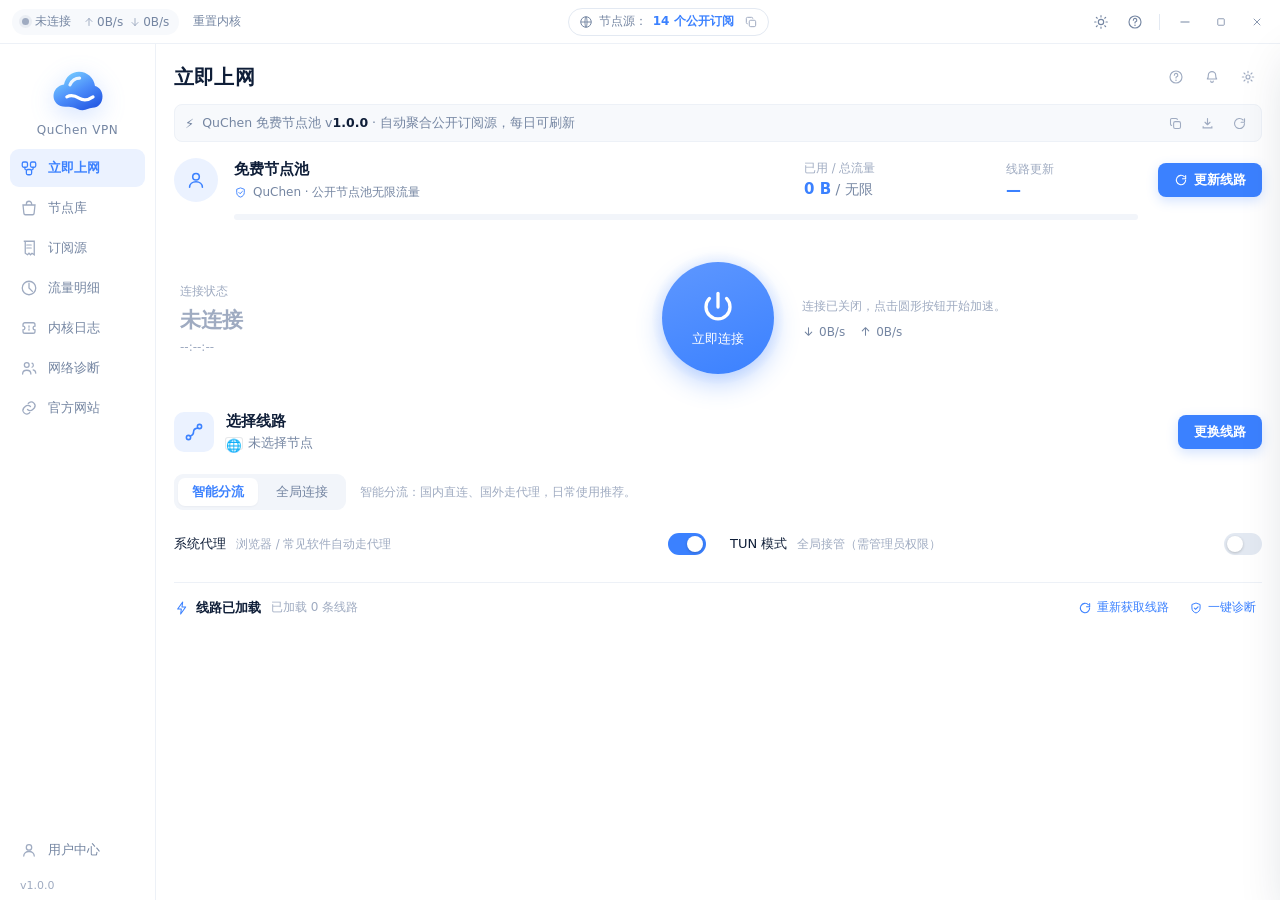
==== app/web/index.html @ dfb72c20 "QuChen VPN 1.0.0: mihomo 内核 + 免费节点池聚合 + 在线更新" ====
<!DOCTYPE html>
<html lang="zh-CN">
<head>
<meta charset="utf-8" />
<meta name="viewport" content="width=device-width, initial-scale=1" />
<title>QuChen VPN</title>
<link rel="stylesheet" href="app.css" />
</head>
<body>
<svg style="display:none" xmlns="http://www.w3.org/2000/svg">
  <symbol id="i-power" viewBox="0 0 24 24"><path d="M12 3v9" stroke="currentColor" stroke-width="2.2" stroke-linecap="round" fill="none"/><path d="M6.3 6.3a8 8 0 1 0 11.4 0" stroke="currentColor" stroke-width="2.2" stroke-linecap="round" fill="none"/></symbol>
  <symbol id="i-globe" viewBox="0 0 24 24"><circle cx="12" cy="12" r="9" stroke="currentColor" stroke-width="1.7" fill="none"/><path d="M3 12h18M12 3c2.5 2.6 2.5 15.4 0 18M12 3c-2.5 2.6-2.5 15.4 0 18" stroke="currentColor" stroke-width="1.6" fill="none"/></symbol>
  <symbol id="i-net" viewBox="0 0 24 24"><rect x="3" y="4" width="7" height="7" rx="2" stroke="currentColor" stroke-width="1.7" fill="none"/><rect x="14" y="4" width="7" height="7" rx="2" stroke="currentColor" stroke-width="1.7" fill="none"/><rect x="8.5" y="14" width="7" height="7" rx="2" stroke="currentColor" stroke-width="1.7" fill="none"/><path d="M6.5 11v1.5a2 2 0 0 0 2 2M17.5 11v1.5a2 2 0 0 1-2 2" stroke="currentColor" stroke-width="1.7" fill="none"/></symbol>
  <symbol id="i-bag" viewBox="0 0 24 24"><path d="M4 8h16l-1.2 11.2A2 2 0 0 1 16.8 21H7.2a2 2 0 0 1-2-1.8L4 8Z" stroke="currentColor" stroke-width="1.7" fill="none"/><path d="M8.5 8V6.5a3.5 3.5 0 1 1 7 0V8" stroke="currentColor" stroke-width="1.7" fill="none"/></symbol>
  <symbol id="i-receipt" viewBox="0 0 24 24"><path d="M5 3h14v18l-3-2-2 2-2-2-2 2-3-2V3Z" stroke="currentColor" stroke-width="1.7" fill="none"/><path d="M9 8h6M9 12h6" stroke="currentColor" stroke-width="1.6" stroke-linecap="round"/></symbol>
  <symbol id="i-chart" viewBox="0 0 24 24"><circle cx="12" cy="12" r="9" stroke="currentColor" stroke-width="1.7" fill="none"/><path d="M12 12V5.5M12 12l4.5 4.5" stroke="currentColor" stroke-width="1.7" stroke-linecap="round"/></symbol>
  <symbol id="i-ticket" viewBox="0 0 24 24"><path d="M4 7.5A2.5 2.5 0 0 1 6.5 5h11A2.5 2.5 0 0 1 20 7.5v2a2.5 2.5 0 0 0 0 5v2A2.5 2.5 0 0 1 17.5 19h-11A2.5 2.5 0 0 1 4 16.5v-2a2.5 2.5 0 0 0 0-5v-2Z" stroke="currentColor" stroke-width="1.7" fill="none"/><path d="M12 9v6" stroke="currentColor" stroke-width="1.6" stroke-linecap="round" stroke-dasharray="2 2"/></symbol>
  <symbol id="i-users" viewBox="0 0 24 24"><circle cx="9" cy="8" r="3.2" stroke="currentColor" stroke-width="1.7" fill="none"/><path d="M3.5 20c0-3 2.5-5 5.5-5s5.5 2 5.5 5" stroke="currentColor" stroke-width="1.7" fill="none" stroke-linecap="round"/><path d="M16 5.5a3 3 0 0 1 0 5.5M17.5 14.6c2 .5 3.5 2.3 3.5 4.4" stroke="currentColor" stroke-width="1.6" fill="none" stroke-linecap="round"/></symbol>
  <symbol id="i-link" viewBox="0 0 24 24"><path d="M10 14a5 5 0 0 0 7 0l2-2a5 5 0 0 0-7-7l-1 1" stroke="currentColor" stroke-width="1.7" fill="none" stroke-linecap="round"/><path d="M14 10a5 5 0 0 0-7 0l-2 2a5 5 0 0 0 7 7l1-1" stroke="currentColor" stroke-width="1.7" fill="none" stroke-linecap="round"/></symbol>
  <symbol id="i-user" viewBox="0 0 24 24"><circle cx="12" cy="8.5" r="3.6" stroke="currentColor" stroke-width="1.7" fill="none"/><path d="M5 20c0-3.6 3.1-6 7-6s7 2.4 7 6" stroke="currentColor" stroke-width="1.7" fill="none" stroke-linecap="round"/></symbol>
  <symbol id="i-refresh" viewBox="0 0 24 24"><path d="M20 12a8 8 0 1 1-2.3-5.6M20 4.5V10h-5.4" stroke="currentColor" stroke-width="1.8" fill="none" stroke-linecap="round" stroke-linejoin="round"/></symbol>
  <symbol id="i-copy" viewBox="0 0 24 24"><rect x="9" y="9" width="11" height="11" rx="2.5" stroke="currentColor" stroke-width="1.7" fill="none"/><path d="M15 6.5V6a2 2 0 0 0-2-2H6a2 2 0 0 0-2 2v7a2 2 0 0 0 2 2h.5" stroke="currentColor" stroke-width="1.7" fill="none"/></symbol>
  <symbol id="i-download" viewBox="0 0 24 24"><path d="M12 4v10m0 0 4-4m-4 4-4-4" stroke="currentColor" stroke-width="1.8" fill="none" stroke-linecap="round" stroke-linejoin="round"/><path d="M5 17v2h14v-2" stroke="currentColor" stroke-width="1.8" fill="none" stroke-linecap="round"/></symbol>
  <symbol id="i-sun" viewBox="0 0 24 24"><circle cx="12" cy="12" r="4" stroke="currentColor" stroke-width="1.7" fill="none"/><path d="M12 2.5v2M12 19.5v2M2.5 12h2M19.5 12h2M5 5l1.4 1.4M17.6 17.6 19 19M19 5l-1.4 1.4M6.4 17.6 5 19" stroke="currentColor" stroke-width="1.7" stroke-linecap="round"/></symbol>
  <symbol id="i-theme" viewBox="0 0 24 24"><path d="M4 20 14.5 9.5M13 8l3 3M6 17.5 4 20l2.5-2" stroke="currentColor" stroke-width="1.7" fill="none" stroke-linecap="round" stroke-linejoin="round"/><path d="M14 4h6v6" stroke="currentColor" stroke-width="1.7" fill="none" stroke-linecap="round" stroke-linejoin="round"/></symbol>
  <symbol id="i-help" viewBox="0 0 24 24"><circle cx="12" cy="12" r="9" stroke="currentColor" stroke-width="1.7" fill="none"/><path d="M9.5 9.2a2.6 2.6 0 1 1 3.4 2.5c-.6.2-.9.8-.9 1.4v.4" stroke="currentColor" stroke-width="1.7" fill="none" stroke-linecap="round"/><circle cx="12" cy="17" r="1.1" fill="currentColor"/></symbol>
  <symbol id="i-bell" viewBox="0 0 24 24"><path d="M6.5 9.5a5.5 5.5 0 0 1 11 0c0 4 1.5 5.5 1.5 5.5H5s1.5-1.5 1.5-5.5Z" stroke="currentColor" stroke-width="1.7" fill="none" stroke-linejoin="round"/><path d="M10 18a2 2 0 0 0 4 0" stroke="currentColor" stroke-width="1.7" fill="none" stroke-linecap="round"/></symbol>
  <symbol id="i-settings" viewBox="0 0 24 24"><circle cx="12" cy="12" r="3" stroke="currentColor" stroke-width="1.7" fill="none"/><path d="M12 3.5v2.2M12 18.3v2.2M20.5 12h-2.2M5.7 12H3.5M18 6l-1.5 1.5M7.5 16.5 6 18M18 18l-1.5-1.5M7.5 7.5 6 6" stroke="currentColor" stroke-width="1.7" stroke-linecap="round"/></symbol>
  <symbol id="i-search" viewBox="0 0 24 24"><circle cx="11" cy="11" r="6.5" stroke="currentColor" stroke-width="1.8" fill="none"/><path d="m16 16 4 4" stroke="currentColor" stroke-width="1.8" stroke-linecap="round"/></symbol>
  <symbol id="i-chevron" viewBox="0 0 24 24"><path d="m9 6 6 6-6 6" stroke="currentColor" stroke-width="1.9" fill="none" stroke-linecap="round" stroke-linejoin="round"/></symbol>
  <symbol id="i-close" viewBox="0 0 24 24"><path d="M6 6l12 12M18 6 6 18" stroke="currentColor" stroke-width="1.7" stroke-linecap="round"/></symbol>
  <symbol id="i-min" viewBox="0 0 24 24"><path d="M5 12h14" stroke="currentColor" stroke-width="1.7" stroke-linecap="round"/></symbol>
  <symbol id="i-max" viewBox="0 0 24 24"><rect x="5.5" y="5.5" width="13" height="13" rx="1.5" stroke="currentColor" stroke-width="1.6" fill="none"/></symbol>
  <symbol id="i-up" viewBox="0 0 24 24"><path d="M12 19V5m0 0-6 6m6-6 6 6" stroke="currentColor" stroke-width="1.9" fill="none" stroke-linecap="round" stroke-linejoin="round"/></symbol>
  <symbol id="i-down" viewBox="0 0 24 24"><path d="M12 5v14m0 0 6-6m-6 6-6-6" stroke="currentColor" stroke-width="1.9" fill="none" stroke-linecap="round" stroke-linejoin="round"/></symbol>
  <symbol id="i-check" viewBox="0 0 24 24"><path d="m5 12.5 4.5 4.5L19 7.5" stroke="currentColor" stroke-width="2.2" fill="none" stroke-linecap="round" stroke-linejoin="round"/></symbol>
  <symbol id="i-shield" viewBox="0 0 24 24"><path d="M12 3.5 19 6v6c0 4.4-3 7.4-7 8.5-4-1.1-7-4.1-7-8.5V6l7-2.5Z" stroke="currentColor" stroke-width="1.7" fill="none"/><path d="m9 12 2.2 2.2L15.5 10" stroke="currentColor" stroke-width="1.8" fill="none" stroke-linecap="round" stroke-linejoin="round"/></symbol>
  <symbol id="i-bolt" viewBox="0 0 24 24"><path d="M13 3 5.5 13.5H11l-1 7.5 7.5-10.5H12l1-7.5Z" stroke="currentColor" stroke-width="1.6" fill="none" stroke-linejoin="round"/></symbol>
  <symbol id="i-route" viewBox="0 0 24 24"><circle cx="6" cy="18" r="2.3" stroke="currentColor" stroke-width="1.7" fill="none"/><circle cx="18" cy="6" r="2.3" stroke="currentColor" stroke-width="1.7" fill="none"/><path d="M8 16.5c3-1 3.5-2.5 3.5-4.5S13 8 16 7.8" stroke="currentColor" stroke-width="1.7" fill="none" stroke-linecap="round"/></symbol>
  <symbol id="i-plug" viewBox="0 0 24 24"><path d="M9 3v5M15 3v5" stroke="currentColor" stroke-width="1.9" stroke-linecap="round"/><path d="M6 8h12v3a6 6 0 0 1-6 6 6 6 0 0 1-6-6V8Z" stroke="currentColor" stroke-width="1.7" fill="none"/><path d="M12 17v4" stroke="currentColor" stroke-width="1.9" stroke-linecap="round"/></symbol>
</svg>

<div class="app" id="app">
  <!-- 顶部标题栏 -->
  <header class="titlebar" id="titlebar">
    <div class="tb-left">
      <div class="status-pill" id="tbStatus">
        <span class="dot" id="tbDot"></span>
        <span id="tbState">未连接</span>
        <span class="sp"></span>
        <span class="mini"><svg class="ic12"><use href="#i-up"/></svg><b id="tbUp">0B/s</b></span>
        <span class="mini"><svg class="ic12"><use href="#i-down"/></svg><b id="tbDown">0B/s</b></span>
      </div>
      <button class="tb-btn" id="btnRestartCore" title="重置内核">重置内核</button>
    </div>
    <div class="tb-center">
      <div class="official-pill">
        <svg class="ic14"><use href="#i-globe"/></svg>
        <span>节点源：</span><a id="officialLink">14 个公开订阅</a>
        <button class="copy-btn" id="btnCopyDomain" title="复制数据目录">
          <svg class="ic14"><use href="#i-copy"/></svg>
        </button>
      </div>
    </div>
    <div class="tb-right">
      <button class="tb-icon" id="btnTheme" title="切换主题"><svg class="ic16"><use href="#i-sun"/></svg></button>
      <button class="tb-icon" id="btnAbout" title="关于"><svg class="ic16"><use href="#i-help"/></svg></button>
      <span class="tb-sep"></span>
      <button class="win-btn" id="btnMin" title="最小化"><svg class="ic14"><use href="#i-min"/></svg></button>
      <button class="win-btn" id="btnMax" title="最大化"><svg class="ic12"><use href="#i-max"/></svg></button>
      <button class="win-btn danger" id="btnClose" title="关闭"><svg class="ic12"><use href="#i-close"/></svg></button>
    </div>
  </header>

  <div class="body">
    <!-- 侧边栏 -->
    <aside class="sidebar">
      <div class="brand">
        <div class="logo">
          <svg viewBox="0 0 80 80" width="56" height="56">
            <defs><linearGradient id="jelly" x1="24" y1="17" x2="53" y2="69" gradientUnits="userSpaceOnUse">
              <stop stop-color="#74C9FF"/><stop offset=".5" stop-color="#4C8DFA"/><stop offset="1" stop-color="#285DE5"/>
            </linearGradient></defs>
            <path d="M22 63.8C12 63.8 5 57.3 5 48.5C5 40 11.5 33 20 32C22.4 21.4 30.9 14 41.5 14C53.3 14 62.7 22.9 64.3 34.3C70.8 36.2 75 41.9 75 49C75 58.8 68.8 65.5 60.7 65.5C55.1 65.5 52.2 69 46.7 69C40.8 69 37.6 65.5 31.9 64.6C28.3 64 26 63.8 22 63.8Z" fill="url(#jelly)"/>
            <path d="M28.5 32.6C31.2 26.5 36.4 23 42.3 23" stroke="#fff" stroke-opacity=".88" stroke-width="4.5" stroke-linecap="round"/>
            <path d="M24 49.7C30.3 46.5 36.4 48.5 41.4 51.6C47.2 55.2 54 55.1 61.5 49.8" stroke="#fff" stroke-width="4.5" stroke-linecap="round"/>
          </svg>
        </div>
        <div class="brand-name">QuChen VPN</div>
      </div>

      <nav class="nav" id="nav">
        <button class="nav-item active" data-page="home"><svg class="ic18"><use href="#i-net"/></svg><span>立即上网</span></button>
        <button class="nav-item" data-page="nodes"><svg class="ic18"><use href="#i-bag"/></svg><span>节点库</span></button>
        <button class="nav-item" data-page="sources"><svg class="ic18"><use href="#i-receipt"/></svg><span>订阅源</span></button>
        <button class="nav-item" data-page="traffic"><svg class="ic18"><use href="#i-chart"/></svg><span>流量明细</span></button>
        <button class="nav-item" data-page="logs"><svg class="ic18"><use href="#i-ticket"/></svg><span>内核日志</span></button>
        <button class="nav-item" data-page="diag"><svg class="ic18"><use href="#i-users"/></svg><span>网络诊断</span></button>
        <button class="nav-item" data-page="about"><svg class="ic18"><use href="#i-link"/></svg><span>官方网站</span></button>
      </nav>

      <div class="sidebar-foot">
        <button class="nav-item" data-page="settings"><svg class="ic18"><use href="#i-user"/></svg><span>用户中心</span></button>
        <div class="ver">v<span id="verText">1.0.0</span></div>
      </div>
    </aside>

    <!-- 内容区 -->
    <main class="content" id="content">

      <!-- 首页 -->
      <section class="page active" id="page-home">
        <div class="page-head">
          <h1>立即上网</h1>
          <div class="ph-actions">
            <button class="tb-icon ghost" id="btnHelpHome" title="帮助"><svg class="ic16"><use href="#i-help"/></svg></button>
            <button class="tb-icon ghost" title="通知"><svg class="ic16"><use href="#i-bell"/></svg></button>
            <button class="tb-icon ghost" data-page="settings" title="设置"><svg class="ic16"><use href="#i-settings"/></svg></button>
          </div>
        </div>

        <div class="notice">
          <span class="notice-emoji">⚡</span>
          <span class="notice-text">QuChen 免费节点池 v<span class="ver-inline">1.0.0</span> · 自动聚合公开订阅源，每日可刷新</span>
          <span class="sp"></span>
          <button class="notice-act" id="btnNoticeRefresh" title="重新获取线路"><svg class="ic15"><use href="#i-copy"/></svg></button>
          <button class="notice-act" id="btnNoticeDownload" title="节点库"><svg class="ic15"><use href="#i-download"/></svg></button>
          <button class="notice-act" id="btnNoticeReload" title="刷新状态"><svg class="ic15"><use href="#i-refresh"/></svg></button>
        </div>

        <div class="account">
          <div class="acc-avatar"><svg class="ic22"><use href="#i-user"/></svg></div>
          <div class="acc-main">
            <div class="acc-line1">
              <span class="acc-name" id="accName">免费节点池</span>
            </div>
            <div class="acc-line2">
              <span class="acc-check"><svg class="ic13"><use href="#i-shield"/></svg></span>
              <span id="accPlan">QuChen · 公开节点池无限流量</span>
            </div>
          </div>
          <div class="acc-stat">
            <div class="stat-label">已用 / 总流量</div>
            <div class="stat-value"><b id="statUsed">0 B</b> / <span id="statTotal">无限</span></div>
          </div>
          <div class="acc-bar"><div class="acc-bar-fill" id="accBar"></div></div>
          <div class="acc-stat">
            <div class="stat-label">线路更新</div>
            <div class="stat-value"><b id="statPoolTime">—</b></div>
          </div>
          <button class="btn-blue" id="btnRenew"><svg class="ic14"><use href="#i-refresh"/></svg><span>更新线路</span></button>
        </div>

        <div class="connect">
          <div class="conn-left">
            <div class="conn-label">连接状态</div>
            <div class="conn-state" id="connState">未连接</div>
            <div class="conn-time" id="connTime">--:--:--</div>
          </div>
          <div class="conn-center">
            <div class="conn-ring" id="connRing">
              <button class="conn-btn" id="btnConnect">
                <svg class="ic36"><use href="#i-power"/></svg>
                <span id="connBtnText">立即连接</span>
              </button>
            </div>
          </div>
          <div class="conn-right">
            <div class="conn-hint" id="connHint">连接已关闭，点击圆形按钮开始加速。</div>
            <div class="conn-speed">
              <span class="spd"><svg class="ic13"><use href="#i-down"/></svg><b id="spdDown">0B/s</b></span>
              <span class="spd"><svg class="ic13"><use href="#i-up"/></svg><b id="spdUp">0B/s</b></span>
            </div>
          </div>
        </div>

        <div class="node-row">
          <div class="node-ico"><svg class="ic22"><use href="#i-route"/></svg></div>
          <div class="node-main">
            <div class="node-title">选择线路</div>
            <div class="node-sub">
              <span class="flag" id="curFlag">🌐</span>
              <span id="curNode">未选择节点</span>
            </div>
          </div>
          <button class="btn-blue" id="btnPickNode">更换线路</button>
        </div>

        <div class="mode-row">
          <div class="seg" id="segMode">
            <button class="seg-item active" data-mode="rule">智能分流</button>
            <button class="seg-item" data-mode="global">全局连接</button>
          </div>
          <div class="mode-desc" id="modeDesc">智能分流：国内直连、国外走代理，日常使用推荐。</div>
        </div>

        <div class="toggles">
          <label class="switch-row">
            <span class="sw-label">系统代理</span>
            <span class="sw-hint">浏览器 / 常见软件自动走代理</span>
            <span class="switch"><input type="checkbox" id="swSysProxy" checked><i></i></span>
          </label>
          <label class="switch-row">
            <span class="sw-label">TUN 模式</span>
            <span class="sw-hint">全局接管（需管理员权限）</span>
            <span class="switch"><input type="checkbox" id="swTun"><i></i></span>
          </label>
        </div>

        <div class="pool-foot">
          <div class="pf-left">
            <svg class="ic16 blue"><use href="#i-bolt"/></svg>
            <span>线路已加载</span>
          </div>
          <div class="pf-mid" id="poolFootText">已加载 0 条线路</div>
          <div class="pf-right">
            <button class="link-btn" id="btnRefreshPool"><svg class="ic14"><use href="#i-refresh"/></svg>重新获取线路</button>
            <button class="link-btn" id="btnDiag"><svg class="ic14"><use href="#i-shield"/></svg>一键诊断</button>
          </div>
        </div>
      </section>

      <!-- 节点库 -->
      <section class="page" id="page-nodes">
        <div class="page-head">
          <h1>节点库</h1>
          <div class="ph-actions">
            <button class="btn-ghost" id="btnTestAll"><svg class="ic14"><use href="#i-bolt"/></svg>全部测速</button>
            <button class="btn-blue" id="btnRefreshPool2"><svg class="ic14"><use href="#i-refresh"/></svg>刷新节点池</button>
          </div>
        </div>
        <div class="toolbar">
          <div class="search"><svg class="ic15"><use href="#i-search"/></svg><input id="nodeSearch" placeholder="搜索国家 / 协议 / 节点名" /></div>
          <div class="chips" id="countryChips"></div>
        </div>
        <div class="table" id="nodeTable"></div>
      </section>

      <!-- 订阅源 -->
      <section class="page" id="page-sources">
        <div class="page-head">
          <h1>订阅源</h1>
          <div class="ph-actions"><button class="btn-blue" id="btnRefreshPool3"><svg class="ic14"><use href="#i-refresh"/></svg>立即更新</button></div>
        </div>
        <div class="src-summary" id="srcSummary"></div>
        <div class="src-list" id="srcList"></div>
      </section>

      <!-- 流量明细 -->
      <section class="page" id="page-traffic">
        <div class="page-head"><h1>流量明细</h1><div class="ph-actions"><button class="tb-icon ghost" id="btnReloadTraffic"><svg class="ic16"><use href="#i-refresh"/></svg></button></div></div>
        <div class="traffic-cards" id="trafficCards"></div>
        <div class="traffic-list" id="trafficList"></div>
      </section>

      <!-- 内核日志 -->
      <section class="page" id="page-logs">
        <div class="page-head"><h1>内核日志</h1><div class="ph-actions"><button class="btn-ghost" id="btnClearLogs">清空</button></div></div>
        <pre class="logbox" id="logBox"></pre>
      </section>

      <!-- 诊断 -->
      <section class="page" id="page-diag">
        <div class="page-head"><h1>网络诊断</h1><div class="ph-actions"><button class="btn-blue" id="btnRunDiag"><svg class="ic14"><use href="#i-shield"/></svg>开始诊断</button></div></div>
        <div class="diag-list" id="diagList"><div class="empty">点击“开始诊断”检查内核、端口、出口与系统代理状态。</div></div>
      </section>

      <!-- 设置 / 用户中心 -->
      <section class="page" id="page-settings">
        <div class="page-head"><h1>用户中心</h1></div>
        <div class="settings">
          <div class="set-card">
            <div class="set-title">启动</div>
            <label class="switch-row"><span class="sw-label">开机自启</span><span class="sw-hint">登录系统后自动打开 QuChen VPN</span><span class="switch"><input type="checkbox" id="swAutoStart"><i></i></span></label>
            <label class="switch-row"><span class="sw-label">启动后自动连接</span><span class="sw-hint">打开软件即连接上次使用的线路</span><span class="switch"><input type="checkbox" id="swAutoConnect"><i></i></span></label>
          </div>
          <div class="set-card">
            <div class="set-title">网络</div>
            <div class="kv"><span>本地代理端口</span><b id="kvPort">7890</b></div>
            <div class="kv"><span>内核控制端口</span><b id="kvCtrl">—</b></div>
            <div class="kv"><span>数据目录</span><b class="mono" id="kvHome">—</b><button class="link-btn" id="btnCopyHome">复制</button></div>
            <div class="kv"><span>管理员权限</span><b id="kvAdmin">—</b></div>
          </div>
          <div class="set-card">
            <div class="set-title">软件更新</div>
            <div class="kv"><span>当前版本</span><b id="kvVer">1.0.0</b>
              <button class="link-btn" id="btnCheckUpdate"><svg class="ic14"><use href="#i-refresh"/></svg>检查更新</button>
            </div>
            <div class="kv"><span>最新版本</span><b id="kvLatest">—</b></div>
            <div class="kv"><span>状态</span><b id="kvUpdateMsg" style="font-weight:500;color:var(--text-2)">尚未检查</b></div>
            <div class="update-box" id="updateBox">
              <div class="update-bar"><i id="updateFill"></i></div>
              <button class="btn-blue" id="btnDoUpdate">立即更新</button>
            </div>
            <div class="about-note" id="updateNotes"></div>
          </div>
          <div class="set-card">
            <div class="set-title">关于</div>
            <div class="kv"><span>客户端</span><b>QuChen VPN · mihomo Meta 内核</b></div>
            <div class="kv"><span>节点来源</span><b>17 个公开免费订阅源</b></div>
            <div class="kv"><span>代码仓库</span><b id="kvRepo">github.com/OWNER/QuChen-VPN</b></div>
            <div class="about-note">本客户端仅聚合互联网上公开发布的免费节点，节点可用性由第三方维护者决定。请遵守当地法律法规使用。</div>
          </div>
        </div>
      </section>

      <!-- 关于 / 官网 -->
      <section class="page" id="page-about">
        <div class="page-head"><h1>官方网站</h1></div>
        <div class="settings">
          <div class="set-card">
            <div class="set-title">常用入口</div>
            <div class="kv"><span>节点源仓库</span><button class="link-btn" data-open="https://github.com/barry-far/V2ray-Config">打开</button></div>
            <div class="kv"><span>Mihomo 内核</span><button class="link-btn" data-open="https://github.com/MetaCubeX/mihomo">打开</button></div>
            <div class="kv"><span>规则数据</span><button class="link-btn" data-open="https://github.com/MetaCubeX/meta-rules-dat">打开</button></div>
          </div>
          <div class="set-card">
            <div class="set-title">快捷键</div>
            <div class="kv"><span>连接 / 断开</span><b>Ctrl + Enter</b></div>
            <div class="kv"><span>切换线路</span><b>Ctrl + L</b></div>
            <div class="kv"><span>刷新节点池</span><b>Ctrl + R</b></div>
          </div>
        </div>
      </section>

    </main>
  </div>

  <!-- 线路抽屉 -->
  <div class="drawer-mask" id="drawerMask"></div>
  <aside class="drawer" id="drawer">
    <div class="drawer-head">
      <div class="drawer-title">选择线路</div>
      <div class="drawer-actions">
        <button class="link-btn" id="drawerRefresh"><svg class="ic14"><use href="#i-refresh"/></svg>更新节点</button>
        <button class="link-btn" id="drawerTest"><svg class="ic14"><use href="#i-bolt"/></svg>延迟测试</button>
        <button class="tb-icon ghost" id="drawerClose"><svg class="ic16"><use href="#i-close"/></svg></button>
      </div>
    </div>
    <div class="drawer-current">
      <span class="dc-dot"></span><span>当前线路：</span><span class="dc-name" id="dcName">未选择</span>
    </div>
    <div class="drawer-tabs" id="drawerTabs">
      <button class="dtab active" data-tab="all">全部线路</button>
      <button class="dtab" data-tab="auto">自动选择</button>
      <button class="dtab" data-tab="fallback">故障转移</button>
    </div>
    <div class="drawer-search search"><svg class="ic15"><use href="#i-search"/></svg><input id="drawerSearch" placeholder="搜索节点" /></div>
    <div class="drawer-list" id="drawerList"></div>
    <div class="drawer-foot"><button class="btn-blue block" id="drawerDone">完成选择</button></div>
  </aside>

  <!-- 提示 -->
  <div class="toast-wrap" id="toastWrap"></div>

  <!-- 任务浮层 -->
  <div class="taskbar" id="taskbar">
    <div class="task-spin"></div>
    <div class="task-text" id="taskText">正在处理…</div>
    <div class="task-bar"><div class="task-bar-fill" id="taskFill"></div></div>
  </div>
</div>
<script src="flags.js"></script>
<script src="app.js"></script>
</body>
</html>
---- app/web/app.css ----
/* QuChen VPN — 界面样式（复刻果冻云客户端视觉语言） */
:root {
  --blue: #3B81FF;
  --blue-600: #2E6FE8;
  --blue-soft: #EBF2FF;
  --green: #00B182;
  --green-600: #009D73;
  --green-soft: #E6F7F1;
  --text: #0F1E38;
  --text-2: #7586A2;
  --text-3: #9FABC1;
  --line: #EDF1F7;
  --line-2: #E3E9F2;
  --bg: #FFFFFF;
  --bg-soft: #F7F9FC;
  --bg-soft-2: #F2F5FA;
  --danger: #F5574B;
  --warn: #F5A524;
  --shadow-sm: 0 1px 2px rgba(15, 30, 56, .04);
  --shadow-md: 0 8px 24px rgba(15, 30, 56, .08);
  --shadow-lg: 0 18px 48px rgba(15, 30, 56, .16);
  --radius: 12px;
  --radius-sm: 8px;
}

body.dark {
  --text: #E8EEF9;
  --text-2: #93A3BE;
  --text-3: #6B7B96;
  --line: #1E2A3F;
  --line-2: #26344D;
  --bg: #0D1626;
  --bg-soft: #111D31;
  --bg-soft-2: #16233A;
  --blue-soft: #16294A;
  --green-soft: #0E2C26;
  --shadow-md: 0 8px 24px rgba(0, 0, 0, .45);
  --shadow-lg: 0 18px 48px rgba(0, 0, 0, .6);
}

* { box-sizing: border-box; }
html, body { height: 100%; margin: 0; }
body {
  font-family: "Microsoft YaHei UI", "Microsoft YaHei", "PingFang SC", "Segoe UI", system-ui, sans-serif;
  font-size: 13px;
  color: var(--text);
  background: var(--bg);
  overflow: hidden;
  user-select: none;
  -webkit-font-smoothing: antialiased;
}
button, input { font-family: inherit; }
button { cursor: pointer; border: none; background: none; color: inherit; padding: 0; }
a { color: var(--blue); text-decoration: none; }
.sp { flex: 1; }
.ic12 { width: 12px; height: 12px; }
.ic13 { width: 13px; height: 13px; }
.ic14 { width: 14px; height: 14px; }
.ic15 { width: 15px; height: 15px; }
.ic16 { width: 16px; height: 16px; }
.ic18 { width: 18px; height: 18px; }
.ic22 { width: 22px; height: 22px; }
.ic36 { width: 36px; height: 36px; }
svg { fill: none; }
.blue { color: var(--blue); }

/* ---------------------------------------------------------------- 布局 */
.app { display: flex; flex-direction: column; height: 100vh; background: var(--bg); }

.titlebar {
  height: 44px; display: flex; align-items: center; gap: 10px;
  padding: 0 8px 0 12px; border-bottom: 1px solid var(--line);
  background: var(--bg); flex-shrink: 0;
}
.tb-left, .tb-right { display: flex; align-items: center; gap: 6px; }
.tb-right { margin-left: auto; }
.tb-center { flex: 1; display: flex; justify-content: center; }
.status-pill {
  display: flex; align-items: center; gap: 6px; height: 26px; padding: 0 10px;
  border-radius: 999px; background: var(--bg-soft); font-size: 12px; color: var(--text-2);
}
.status-pill .dot {
  width: 7px; height: 7px; border-radius: 50%; background: var(--text-3);
  box-shadow: 0 0 0 3px rgba(159, 171, 193, .16);
}
.status-pill.on .dot { background: var(--green); box-shadow: 0 0 0 3px rgba(0, 177, 130, .16); }
.status-pill.on #tbState { color: var(--green); font-weight: 600; }
.status-pill .mini { display: flex; align-items: center; gap: 2px; color: var(--text-3); }
.status-pill .mini b { font-weight: 500; color: var(--text-2); font-variant-numeric: tabular-nums; }
.tb-btn, .tb-icon, .win-btn {
  height: 26px; border-radius: 7px; color: var(--text-2); display: inline-flex;
  align-items: center; justify-content: center; transition: background .15s, color .15s;
}
.tb-btn { padding: 0 8px; font-size: 12px; }
.tb-icon { width: 28px; }
.tb-btn:hover, .tb-icon:hover, .win-btn:hover { background: var(--bg-soft-2); color: var(--text); }
.win-btn { width: 30px; height: 26px; }
.win-btn.danger:hover { background: #FDECEA; color: var(--danger); }
.tb-sep { width: 1px; height: 16px; background: var(--line-2); margin: 0 4px; }
.official-pill {
  display: flex; align-items: center; gap: 6px; height: 28px; padding: 0 6px 0 10px;
  border: 1px solid var(--line-2); border-radius: 999px; font-size: 12px; color: var(--text-2);
}
.official-pill a { color: var(--blue); font-weight: 600; }
.copy-btn { width: 22px; height: 22px; border-radius: 6px; color: var(--text-3); display: inline-flex; align-items: center; justify-content: center; }
.copy-btn:hover { background: var(--blue-soft); color: var(--blue); }

.body { display: flex; flex: 1; min-height: 0; }

.sidebar {
  width: 156px; flex-shrink: 0; border-right: 1px solid var(--line);
  display: flex; flex-direction: column; padding: 10px 10px 8px;
  background: var(--bg);
}
.brand { display: flex; flex-direction: column; align-items: center; gap: 2px; padding: 8px 0 12px; }
.logo { filter: drop-shadow(0 6px 12px rgba(59, 129, 255, .22)); }
.brand-name { font-size: 12px; color: var(--text-2); letter-spacing: .5px; }
.nav { display: flex; flex-direction: column; gap: 2px; }
.nav-item {
  display: flex; align-items: center; gap: 10px; height: 38px; padding: 0 10px;
  border-radius: 9px; color: var(--text-2); font-size: 13px; transition: .15s;
  width: 100%; text-align: left;
}
.nav-item svg { color: var(--text-3); transition: .15s; }
.nav-item:hover { background: var(--bg-soft); color: var(--text); }
.nav-item.active { background: var(--blue-soft); color: var(--blue); font-weight: 600; }
.nav-item.active svg { color: var(--blue); }
.sidebar-foot { margin-top: auto; display: flex; flex-direction: column; gap: 4px; }
.ver { font-size: 11px; color: var(--text-3); padding: 6px 0 0 10px; }

.content { flex: 1; min-width: 0; overflow-y: auto; overflow-x: hidden; padding: 16px 18px 20px; }
.content::-webkit-scrollbar { width: 8px; }
.content::-webkit-scrollbar-thumb { background: var(--line-2); border-radius: 8px; }
.content::-webkit-scrollbar-thumb:hover { background: var(--text-3); }

.page { display: none; animation: fade .18s ease; }
.page.active { display: block; }
@keyframes fade { from { opacity: 0; transform: translateY(4px); } to { opacity: 1; transform: none; } }

.page-head { display: flex; align-items: center; height: 34px; margin-bottom: 10px; }
.page-head h1 { font-size: 20px; font-weight: 700; margin: 0; letter-spacing: .2px; }
.ph-actions { margin-left: auto; display: flex; align-items: center; gap: 8px; }
.tb-icon.ghost { color: var(--text-3); }

/* ---------------------------------------------------------------- 通用控件 */
.btn-blue {
  display: inline-flex; align-items: center; justify-content: center; gap: 6px;
  height: 34px; padding: 0 16px; border-radius: 8px; background: var(--blue);
  color: #fff; font-size: 13px; font-weight: 600; transition: .15s;
  box-shadow: 0 4px 12px rgba(59, 129, 255, .22);
}
.btn-blue:hover { background: var(--blue-600); transform: translateY(-1px); }
.btn-blue:active { transform: none; }
.btn-blue.block { width: 100%; }
.btn-ghost {
  display: inline-flex; align-items: center; gap: 6px; height: 34px; padding: 0 14px;
  border-radius: 8px; border: 1px solid var(--line-2); color: var(--text); font-size: 13px;
  background: var(--bg); transition: .15s;
}
.btn-ghost:hover { border-color: var(--blue); color: var(--blue); }
.link-btn {
  display: inline-flex; align-items: center; gap: 5px; font-size: 12px; color: var(--blue);
  padding: 4px 6px; border-radius: 6px; transition: .15s;
}
.link-btn:hover { background: var(--blue-soft); }
.switch-row { display: flex; align-items: center; gap: 10px; padding: 9px 0; cursor: pointer; }
.sw-label { font-size: 13px; color: var(--text); }
.sw-hint { font-size: 11.5px; color: var(--text-3); }
.switch { margin-left: auto; }
.switch input { display: none; }
.switch i {
  display: block; width: 38px; height: 22px; border-radius: 999px; background: var(--line-2);
  position: relative; transition: .18s;
}
.switch i::after {
  content: ""; position: absolute; top: 3px; left: 3px; width: 16px; height: 16px;
  border-radius: 50%; background: #fff; transition: .18s; box-shadow: 0 1px 3px rgba(0,0,0,.2);
}
.switch input:checked + i { background: var(--blue); }
.switch input:checked + i::after { transform: translateX(16px); }

/* ---------------------------------------------------------------- 首页 */
.notice {
  display: flex; align-items: center; gap: 8px; height: 38px; padding: 0 10px;
  border: 1px solid var(--line); border-radius: 8px; background: var(--bg-soft);
  margin-bottom: 14px; font-size: 12.5px; color: var(--text-2);
}
.notice-emoji { font-size: 13px; }
.notice-act { width: 24px; height: 24px; border-radius: 6px; color: var(--text-3); display: inline-flex; align-items: center; justify-content: center; }
.notice-act:hover { background: var(--bg-soft-2); color: var(--blue); }
.ver-inline { color: var(--text); font-weight: 600; }

.account {
  display: grid; grid-template-columns: 44px minmax(0, 1fr) 186px 132px 108px;
  grid-template-rows: auto 6px; column-gap: 16px; row-gap: 12px;
  align-items: center; padding: 2px 0 18px;
}
.acc-avatar {
  width: 44px; height: 44px; border-radius: 50%; background: var(--blue-soft);
  color: var(--blue); display: flex; align-items: center; justify-content: center;
  grid-row: 1; grid-column: 1;
}
.acc-main { grid-row: 1; grid-column: 2; min-width: 0; }
.acc-line1 { display: flex; align-items: center; gap: 8px; }
.acc-name { font-size: 15px; font-weight: 700; color: var(--text); }
.acc-line2 { display: flex; align-items: center; gap: 6px; margin-top: 5px; font-size: 12px; color: var(--text-2); }
.acc-check { color: var(--blue); display: inline-flex; }
.acc-stat { text-align: left; }
.stat-label { font-size: 11.5px; color: var(--text-3); margin-bottom: 4px; }
.stat-value { font-size: 14px; color: var(--text-2); }
.stat-value b { color: var(--blue); font-weight: 700; font-size: 15px; }
.acc-stat.exp .stat-value b { color: var(--text); font-weight: 600; font-size: 14px; }
.acc-bar { grid-row: 2; grid-column: 2 / 5; height: 6px; border-radius: 6px; background: var(--bg-soft-2); overflow: hidden; }
.acc-bar-fill { height: 100%; width: 0%; border-radius: 6px; background: linear-gradient(90deg, #63A0FF, var(--blue)); transition: width .4s; }
#btnRenew { grid-row: 1; grid-column: 5; justify-self: end; }

.connect { display: grid; grid-template-columns: 1fr auto 1fr; align-items: center; gap: 18px; padding: 14px 0 20px; }
.conn-left { padding-left: 6px; }
.conn-label { font-size: 12px; color: var(--text-3); margin-bottom: 6px; }
.conn-state { font-size: 21px; font-weight: 700; color: var(--text-3); }
.conn-state.on { color: var(--green); }
.conn-time { font-size: 12px; color: var(--text-3); margin-top: 6px; font-variant-numeric: tabular-nums; }
.conn-center { display: flex; align-items: center; justify-content: center; }
.conn-ring {
  width: 132px; height: 132px; border-radius: 50%; display: flex; align-items: center; justify-content: center;
  background: radial-gradient(circle, rgba(59, 129, 255, .10) 55%, rgba(59, 129, 255, 0) 72%);
  transition: .3s;
}
.conn-ring.on { background: radial-gradient(circle, rgba(0, 177, 130, .13) 55%, rgba(0, 177, 130, 0) 72%); }
.conn-btn {
  width: 112px; height: 112px; border-radius: 50%; display: flex; flex-direction: column;
  align-items: center; justify-content: center; gap: 6px; color: #fff; font-size: 12.5px;
  background: linear-gradient(160deg, #5E97FF, var(--blue));
  box-shadow: 0 10px 26px rgba(59, 129, 255, .32); transition: .2s;
}
.conn-ring.on .conn-btn { background: linear-gradient(160deg, #12C795, var(--green)); box-shadow: 0 10px 26px rgba(0, 177, 130, .32); }
.conn-btn:hover { transform: scale(1.03); }
.conn-btn:active { transform: scale(.98); }
.conn-btn.busy { opacity: .75; pointer-events: none; }
.conn-right { text-align: left; padding-right: 6px; }
.conn-hint { font-size: 12px; color: var(--text-3); line-height: 1.6; }
.conn-speed { display: flex; gap: 14px; margin-top: 8px; font-size: 12px; color: var(--text-2); }
.conn-speed .spd { display: flex; align-items: center; gap: 4px; }
.conn-speed b { font-variant-numeric: tabular-nums; font-weight: 500; }

.node-row { display: flex; align-items: center; gap: 12px; padding: 8px 0 16px; }
.node-ico {
  width: 40px; height: 40px; border-radius: 10px; background: var(--blue-soft); color: var(--blue);
  display: flex; align-items: center; justify-content: center;
}
.node-title { font-size: 14.5px; font-weight: 600; margin-bottom: 4px; }
.node-sub { display: flex; align-items: center; gap: 6px; font-size: 12.5px; color: var(--text-2); }
.flag {
  width: 16px; height: 11px; border-radius: 2px; flex-shrink: 0;
  box-shadow: 0 0 0 1px rgba(15, 30, 56, .10);
}
.flag.dflag { width: 15px; height: 10px; }
.tflag { display: flex; align-items: center; }
.acc-plan-flag { margin-right: 4px; }
.node-row .btn-blue { margin-left: auto; }

.mode-row { display: flex; align-items: center; gap: 14px; padding: 6px 0 10px; }
.seg { display: flex; gap: 4px; background: var(--bg-soft-2); padding: 4px; border-radius: 9px; }
.seg-item { height: 28px; padding: 0 14px; border-radius: 7px; font-size: 12.5px; color: var(--text-2); transition: .15s; }
.seg-item.active { background: var(--bg); color: var(--blue); font-weight: 600; box-shadow: var(--shadow-sm); }
.mode-desc { font-size: 12px; color: var(--text-3); }

.toggles { display: grid; grid-template-columns: 1fr 1fr; gap: 0 24px; padding: 4px 0 12px; }

.pool-foot { display: flex; align-items: center; gap: 10px; padding: 12px 0 4px; border-top: 1px solid var(--line); margin-top: 6px; }
.pf-left { display: flex; align-items: center; gap: 6px; font-size: 13px; font-weight: 600; }
.pf-mid { font-size: 12px; color: var(--text-3); }
.pf-right { margin-left: auto; display: flex; gap: 8px; }

/* ---------------------------------------------------------------- 表格 / 列表 */
.toolbar { display: flex; align-items: center; gap: 10px; margin-bottom: 12px; }
.search {
  display: flex; align-items: center; gap: 7px; height: 34px; padding: 0 10px;
  border: 1px solid var(--line-2); border-radius: 9px; background: var(--bg); color: var(--text-3);
  min-width: 220px;
}
.search input { border: none; outline: none; background: transparent; color: var(--text); font-size: 12.5px; flex: 1; }
.search:focus-within { border-color: var(--blue); box-shadow: 0 0 0 3px rgba(59, 129, 255, .10); }
.chips { display: flex; gap: 6px; overflow-x: auto; flex: 1; scrollbar-width: none; }
.chips::-webkit-scrollbar { display: none; }
.chip {
  height: 28px; padding: 0 11px; border-radius: 999px; border: 1px solid var(--line-2);
  font-size: 12px; color: var(--text-2); white-space: nowrap; transition: .15s;
}
.chip.active { background: var(--blue-soft); border-color: transparent; color: var(--blue); font-weight: 600; }

.table { border: 1px solid var(--line); border-radius: var(--radius); overflow: hidden; }
.trow {
  display: grid; grid-template-columns: 26px minmax(0, 1fr) 86px 92px 74px;
  align-items: center; gap: 10px; padding: 11px 14px; border-bottom: 1px solid var(--line);
  font-size: 12.5px; transition: background .12s;
}
.trow:last-child { border-bottom: none; }
.trow:hover { background: var(--bg-soft); }
.trow.head { background: var(--bg-soft); color: var(--text-3); font-size: 11.5px; padding: 8px 14px; }
.trow.head:hover { background: var(--bg-soft); }
.tname { overflow: hidden; text-overflow: ellipsis; white-space: nowrap; color: var(--text); display: flex; align-items: center; gap: 7px; }
.ttag { font-size: 10.5px; padding: 2px 6px; border-radius: 5px; background: var(--bg-soft-2); color: var(--text-2); text-transform: uppercase; }
.tdelay { font-weight: 600; font-variant-numeric: tabular-nums; }
.d-good { color: var(--green); }
.d-mid { color: var(--warn); }
.d-bad { color: var(--danger); }
.d-none { color: var(--text-3); font-weight: 400; }
.pick { height: 26px; padding: 0 12px; border-radius: 7px; border: 1px solid var(--line-2); font-size: 12px; color: var(--text-2); }
.pick:hover { border-color: var(--blue); color: var(--blue); }
.pick.used { background: var(--blue); border-color: var(--blue); color: #fff; }

/* ---------------------------------------------------------------- 订阅源 */
.src-summary { display: grid; grid-template-columns: repeat(4, 1fr); gap: 12px; margin-bottom: 14px; }
.sum-card { border: 1px solid var(--line); border-radius: var(--radius); padding: 14px; background: var(--bg); }
.sum-label { font-size: 11.5px; color: var(--text-3); margin-bottom: 6px; }
.sum-value { font-size: 19px; font-weight: 700; color: var(--text); }
.sum-value.blue { color: var(--blue); }
.sum-value.green { color: var(--green); }
.src-list { display: flex; flex-direction: column; gap: 8px; }
.src-row {
  display: grid; grid-template-columns: 26px minmax(0, 1fr) 100px 90px 90px 70px;
  align-items: center; gap: 10px; padding: 12px 14px; border: 1px solid var(--line);
  border-radius: 10px; font-size: 12.5px;
}
.src-row:hover { border-color: var(--line-2); background: var(--bg-soft); }
.src-name { font-weight: 600; }
.src-url { font-size: 11px; color: var(--text-3); margin-top: 3px; overflow: hidden; text-overflow: ellipsis; white-space: nowrap; }
.badge { font-size: 11px; padding: 2px 8px; border-radius: 999px; display: inline-block; }
.badge.ok { background: var(--green-soft); color: var(--green); }
.badge.bad { background: #FDECEA; color: var(--danger); }

/* ---------------------------------------------------------------- 流量 */
.traffic-cards { display: grid; grid-template-columns: repeat(3, 1fr); gap: 12px; margin-bottom: 16px; }
.tr-card { border: 1px solid var(--line); border-radius: var(--radius); padding: 14px 16px; }
.tr-label { font-size: 11.5px; color: var(--text-3); margin-bottom: 8px; display: flex; align-items: center; gap: 5px; }
.tr-value { font-size: 20px; font-weight: 700; }
.tr-value.up { color: var(--green); }
.tr-value.down { color: var(--blue); }
.traffic-list { border: 1px solid var(--line); border-radius: var(--radius); overflow: hidden; }
.tr-row { display: grid; grid-template-columns: 1fr 1fr 1fr 70px; gap: 10px; padding: 13px 16px; border-bottom: 1px solid var(--line); font-size: 12.5px; align-items: center; }
.tr-row:last-child { border-bottom: none; }
.tr-date { font-weight: 600; }
.tr-bar { height: 5px; background: var(--bg-soft-2); border-radius: 5px; overflow: hidden; }
.tr-bar i { display: block; height: 100%; background: var(--blue); border-radius: 5px; }

/* ---------------------------------------------------------------- 日志 / 诊断 */
.logbox {
  height: calc(100vh - 150px); margin: 0; padding: 14px; overflow: auto; border-radius: var(--radius);
  background: #0E1726; color: #C8D6EE; font-family: "JetBrains Mono", Consolas, monospace;
  font-size: 11.5px; line-height: 1.7; border: 1px solid #1B2740; white-space: pre-wrap; word-break: break-all;
}
.diag-list { display: flex; flex-direction: column; gap: 8px; }
.diag-row { display: flex; align-items: center; gap: 10px; padding: 13px 16px; border: 1px solid var(--line); border-radius: 10px; font-size: 12.5px; }
.diag-ico { width: 20px; height: 20px; border-radius: 50%; display: flex; align-items: center; justify-content: center; color: #fff; background: var(--text-3); }
.diag-ico.ok { background: var(--green); }
.diag-ico.bad { background: var(--danger); }
.diag-name { font-weight: 600; width: 96px; }
.diag-msg { color: var(--text-2); }
.empty { color: var(--text-3); font-size: 12.5px; padding: 28px; text-align: center; border: 1px dashed var(--line-2); border-radius: var(--radius); }

/* ---------------------------------------------------------------- 设置 */
.settings { display: flex; flex-direction: column; gap: 12px; }
.set-card { border: 1px solid var(--line); border-radius: var(--radius); padding: 6px 16px 12px; }
.set-title { font-size: 12px; font-weight: 700; color: var(--text-3); padding: 10px 0 6px; letter-spacing: .4px; }
.kv { display: flex; align-items: center; gap: 10px; padding: 8px 0; font-size: 12.5px; color: var(--text-2); border-top: 1px solid var(--line); }
.kv:first-of-type { border-top: none; }
.kv > span { width: 110px; color: var(--text-3); }
.kv > b { color: var(--text); font-weight: 600; }
.kv .mono { font-family: Consolas, monospace; font-size: 11.5px; overflow: hidden; text-overflow: ellipsis; white-space: nowrap; max-width: 460px; }
.kv .link-btn { margin-left: auto; }
.about-note { font-size: 11.5px; color: var(--text-3); line-height: 1.7; padding-top: 8px; }
.update-box { display: none; align-items: center; gap: 12px; padding: 10px 0 4px; }
.update-box.show { display: flex; }
.update-bar { flex: 1; height: 6px; border-radius: 6px; background: var(--bg-soft-2); overflow: hidden; }
.update-bar i { display: block; height: 100%; width: 0%; border-radius: 6px; background: linear-gradient(90deg, #63A0FF, var(--blue)); transition: width .3s; }
.update-box .btn-blue { height: 30px; font-size: 12.5px; }
.badge-dot {
  display: inline-block; width: 7px; height: 7px; border-radius: 50%; background: var(--danger);
  margin-left: 4px; vertical-align: middle;
}

/* ---------------------------------------------------------------- 抽屉 */
.drawer-mask {
  position: fixed; inset: 44px 0 0 0; background: rgba(15, 30, 56, .28); opacity: 0;
  pointer-events: none; transition: opacity .2s; z-index: 30;
}
.drawer-mask.show { opacity: 1; pointer-events: auto; }
.drawer {
  position: fixed; top: 44px; right: 0; bottom: 0; width: 560px; background: var(--bg);
  border-left: 1px solid var(--line); box-shadow: var(--shadow-lg);
  transform: translateX(102%); transition: transform .24s cubic-bezier(.4, .0, .2, 1);
  z-index: 31; display: flex; flex-direction: column;
}
.drawer.show { transform: none; }
.drawer-head { display: flex; align-items: center; height: 52px; padding: 0 14px 0 18px; border-bottom: 1px solid var(--line); }
.drawer-title { font-size: 15px; font-weight: 700; }
.drawer-actions { margin-left: auto; display: flex; align-items: center; gap: 4px; }
.drawer-current { display: flex; align-items: center; gap: 6px; padding: 12px 18px 4px; font-size: 12px; color: var(--text-2); }
.dc-dot { width: 6px; height: 6px; border-radius: 50%; background: var(--green); }
.dc-name { color: var(--text); font-weight: 600; }
.drawer-tabs { display: flex; gap: 18px; padding: 8px 18px 10px; border-bottom: 1px solid var(--line); }
.dtab { font-size: 12.5px; color: var(--text-3); padding: 4px 0; position: relative; }
.dtab.active { color: var(--blue); font-weight: 600; }
.dtab.active::after { content: ""; position: absolute; left: 0; right: 0; bottom: -11px; height: 2px; background: var(--blue); border-radius: 2px; }
.drawer-search { margin: 10px 18px; }
.drawer-list { flex: 1; overflow-y: auto; padding: 0 8px 8px; }
.drawer-list::-webkit-scrollbar { width: 8px; }
.drawer-list::-webkit-scrollbar-thumb { background: var(--line-2); border-radius: 8px; }
.dnode {
  display: flex; align-items: center; gap: 10px; padding: 11px 12px; border-radius: 9px;
  font-size: 12.5px; color: var(--text); transition: background .12s; width: 100%; text-align: left;
}
.dnode:hover { background: var(--bg-soft); }
.dnode.on { background: var(--blue-soft); }
.radio { width: 16px; height: 16px; border-radius: 50%; border: 1.5px solid var(--line-2); flex-shrink: 0; position: relative; }
.dnode.on .radio { border-color: var(--blue); }
.dnode.on .radio::after { content: ""; position: absolute; inset: 3px; border-radius: 50%; background: var(--blue); }
.dnode-name { flex: 1; overflow: hidden; text-overflow: ellipsis; white-space: nowrap; }
.dnode-type { font-size: 10.5px; color: var(--text-3); text-transform: uppercase; }
.dnode-delay { font-size: 12px; font-weight: 600; font-variant-numeric: tabular-nums; }
.drawer-foot { padding: 12px 18px 16px; border-top: 1px solid var(--line); }

/* ---------------------------------------------------------------- Toast / 任务 */
.toast-wrap { position: fixed; right: 18px; bottom: 18px; display: flex; flex-direction: column; gap: 8px; z-index: 60; }
.toast {
  min-width: 180px; max-width: 340px; padding: 10px 14px; border-radius: 10px; font-size: 12.5px;
  background: var(--bg); color: var(--text); box-shadow: var(--shadow-md); border: 1px solid var(--line-2);
  animation: toastIn .2s ease;
}
.toast.ok { border-left: 3px solid var(--green); }
.toast.err { border-left: 3px solid var(--danger); }
@keyframes toastIn { from { opacity: 0; transform: translateY(8px); } to { opacity: 1; transform: none; } }

.taskbar {
  position: fixed; left: 50%; bottom: 22px; transform: translate(-50%, 16px); opacity: 0;
  pointer-events: none; display: flex; align-items: center; gap: 10px; padding: 10px 16px;
  background: var(--bg); border: 1px solid var(--line-2); border-radius: 12px;
  box-shadow: var(--shadow-md); z-index: 55; transition: .2s; min-width: 320px;
}
.taskbar.show { opacity: 1; transform: translate(-50%, 0); }
.task-spin { width: 14px; height: 14px; border-radius: 50%; border: 2px solid var(--blue-soft); border-top-color: var(--blue); animation: spin .8s linear infinite; }
@keyframes spin { to { transform: rotate(360deg); } }
.task-text { font-size: 12.5px; color: var(--text); }
.task-bar { width: 90px; height: 4px; background: var(--bg-soft-2); border-radius: 4px; overflow: hidden; }
.task-bar-fill { height: 100%; width: 0; background: var(--blue); border-radius: 4px; transition: width .3s; }
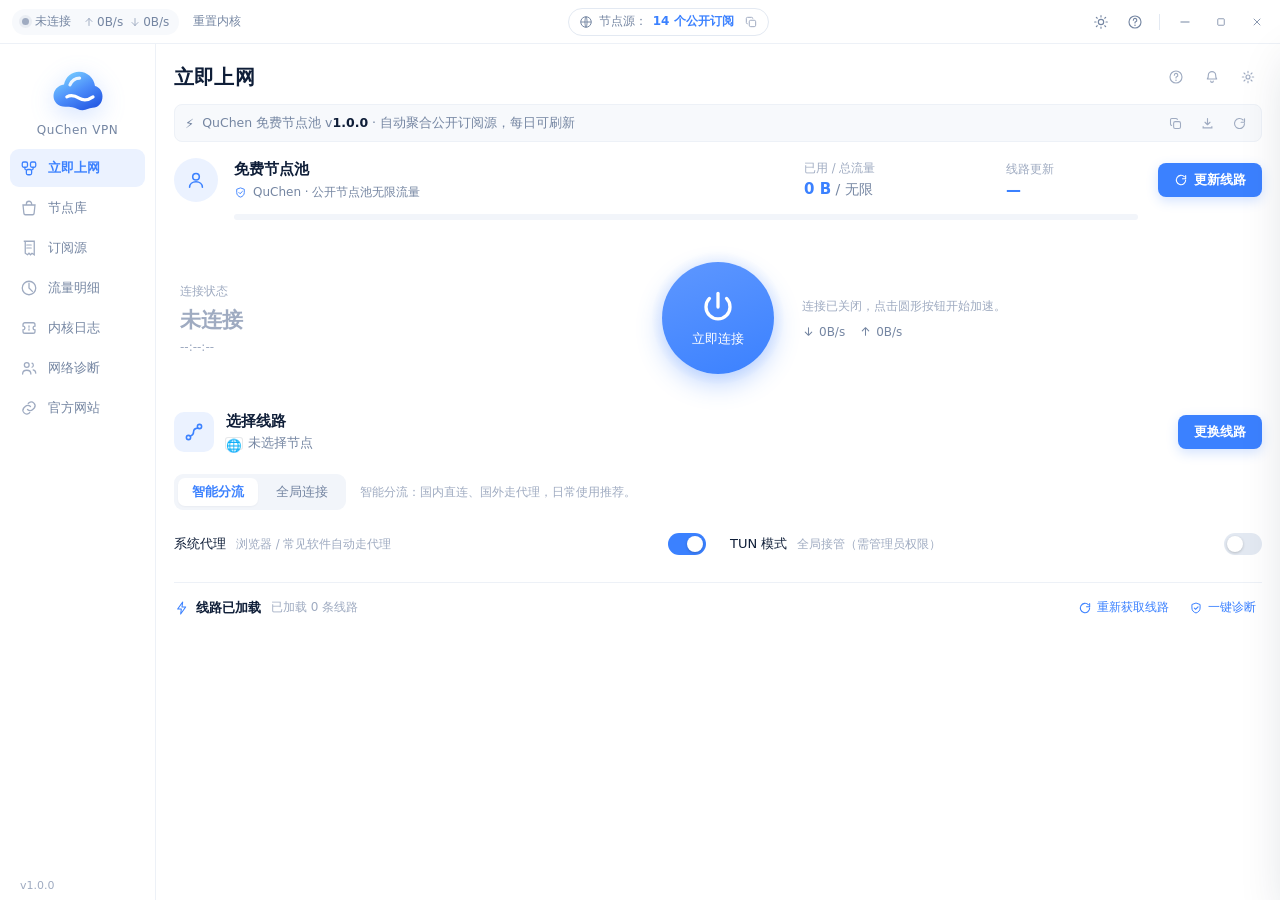
==== commit e8fe8665: "Remove the user-centre entry: it opened a page with no account features and could hang" ====
--- a/app/web/index.html
+++ b/app/web/index.html
@@ -100,7 +100,6 @@
       </nav>
 
       <div class="sidebar-foot">
-        <button class="nav-item" data-page="settings"><svg class="ic18"><use href="#i-user"/></svg><span>用户中心</span></button>
         <div class="ver">v<span id="verText">1.0.0</span></div>
       </div>
     </aside>
@@ -265,44 +264,7 @@
         <div class="diag-list" id="diagList"><div class="empty">点击“开始诊断”检查内核、端口、出口与系统代理状态。</div></div>
       </section>
 
-      <!-- 设置 / 用户中心 -->
-      <section class="page" id="page-settings">
-        <div class="page-head"><h1>用户中心</h1></div>
-        <div class="settings">
-          <div class="set-card">
-            <div class="set-title">启动</div>
-            <label class="switch-row"><span class="sw-label">开机自启</span><span class="sw-hint">登录系统后自动打开 QuChen VPN</span><span class="switch"><input type="checkbox" id="swAutoStart"><i></i></span></label>
-            <label class="switch-row"><span class="sw-label">启动后自动连接</span><span class="sw-hint">打开软件即连接上次使用的线路</span><span class="switch"><input type="checkbox" id="swAutoConnect"><i></i></span></label>
-          </div>
-          <div class="set-card">
-            <div class="set-title">网络</div>
-            <div class="kv"><span>本地代理端口</span><b id="kvPort">7890</b></div>
-            <div class="kv"><span>内核控制端口</span><b id="kvCtrl">—</b></div>
-            <div class="kv"><span>数据目录</span><b class="mono" id="kvHome">—</b><button class="link-btn" id="btnCopyHome">复制</button></div>
-            <div class="kv"><span>管理员权限</span><b id="kvAdmin">—</b></div>
-          </div>
-          <div class="set-card">
-            <div class="set-title">软件更新</div>
-            <div class="kv"><span>当前版本</span><b id="kvVer">1.0.0</b>
-              <button class="link-btn" id="btnCheckUpdate"><svg class="ic14"><use href="#i-refresh"/></svg>检查更新</button>
-            </div>
-            <div class="kv"><span>最新版本</span><b id="kvLatest">—</b></div>
-            <div class="kv"><span>状态</span><b id="kvUpdateMsg" style="font-weight:500;color:var(--text-2)">尚未检查</b></div>
-            <div class="update-box" id="updateBox">
-              <div class="update-bar"><i id="updateFill"></i></div>
-              <button class="btn-blue" id="btnDoUpdate">立即更新</button>
-            </div>
-            <div class="about-note" id="updateNotes"></div>
-          </div>
-          <div class="set-card">
-            <div class="set-title">关于</div>
-            <div class="kv"><span>客户端</span><b>QuChen VPN · mihomo Meta 内核</b></div>
-            <div class="kv"><span>节点来源</span><b>17 个公开免费订阅源</b></div>
-            <div class="kv"><span>代码仓库</span><b id="kvRepo">github.com/OWNER/QuChen-VPN</b></div>
-            <div class="about-note">本客户端仅聚合互联网上公开发布的免费节点，节点可用性由第三方维护者决定。请遵守当地法律法规使用。</div>
-          </div>
-        </div>
-      </section>
+      
 
       <!-- 关于 / 官网 -->
       <section class="page" id="page-about">
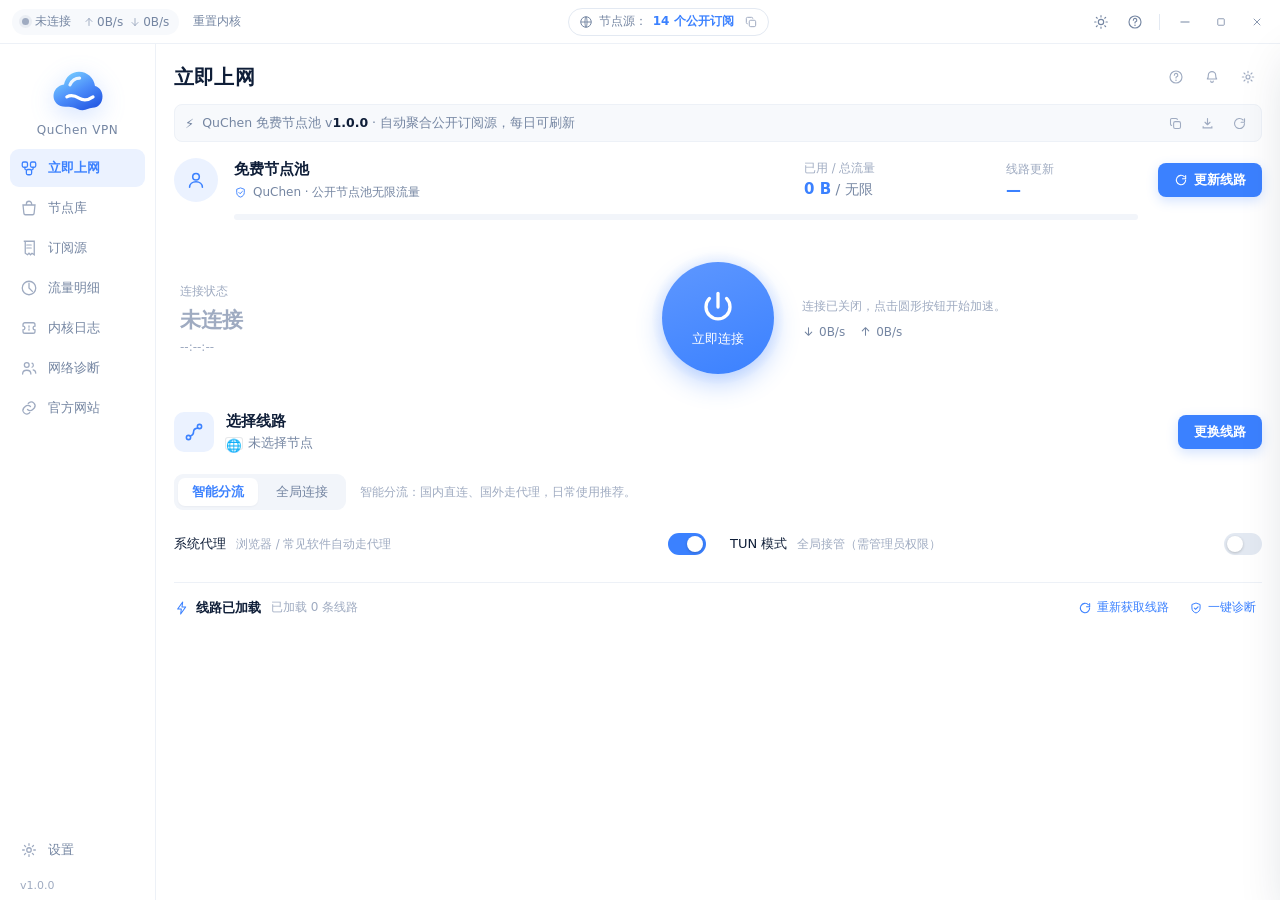
==== commit f85e104a: "The 设置 entry is back in the rail" ====
--- a/app/web/index.html
+++ b/app/web/index.html
@@ -1,328 +1,341 @@
-<!DOCTYPE html>
-<html lang="zh-CN">
-<head>
-<meta charset="utf-8" />
-<meta name="viewport" content="width=device-width, initial-scale=1" />
-<title>QuChen VPN</title>
-<link rel="stylesheet" href="app.css" />
-</head>
-<body>
-<svg style="display:none" xmlns="http://www.w3.org/2000/svg">
-  <symbol id="i-power" viewBox="0 0 24 24"><path d="M12 3v9" stroke="currentColor" stroke-width="2.2" stroke-linecap="round" fill="none"/><path d="M6.3 6.3a8 8 0 1 0 11.4 0" stroke="currentColor" stroke-width="2.2" stroke-linecap="round" fill="none"/></symbol>
-  <symbol id="i-globe" viewBox="0 0 24 24"><circle cx="12" cy="12" r="9" stroke="currentColor" stroke-width="1.7" fill="none"/><path d="M3 12h18M12 3c2.5 2.6 2.5 15.4 0 18M12 3c-2.5 2.6-2.5 15.4 0 18" stroke="currentColor" stroke-width="1.6" fill="none"/></symbol>
-  <symbol id="i-net" viewBox="0 0 24 24"><rect x="3" y="4" width="7" height="7" rx="2" stroke="currentColor" stroke-width="1.7" fill="none"/><rect x="14" y="4" width="7" height="7" rx="2" stroke="currentColor" stroke-width="1.7" fill="none"/><rect x="8.5" y="14" width="7" height="7" rx="2" stroke="currentColor" stroke-width="1.7" fill="none"/><path d="M6.5 11v1.5a2 2 0 0 0 2 2M17.5 11v1.5a2 2 0 0 1-2 2" stroke="currentColor" stroke-width="1.7" fill="none"/></symbol>
-  <symbol id="i-bag" viewBox="0 0 24 24"><path d="M4 8h16l-1.2 11.2A2 2 0 0 1 16.8 21H7.2a2 2 0 0 1-2-1.8L4 8Z" stroke="currentColor" stroke-width="1.7" fill="none"/><path d="M8.5 8V6.5a3.5 3.5 0 1 1 7 0V8" stroke="currentColor" stroke-width="1.7" fill="none"/></symbol>
-  <symbol id="i-receipt" viewBox="0 0 24 24"><path d="M5 3h14v18l-3-2-2 2-2-2-2 2-3-2V3Z" stroke="currentColor" stroke-width="1.7" fill="none"/><path d="M9 8h6M9 12h6" stroke="currentColor" stroke-width="1.6" stroke-linecap="round"/></symbol>
-  <symbol id="i-chart" viewBox="0 0 24 24"><circle cx="12" cy="12" r="9" stroke="currentColor" stroke-width="1.7" fill="none"/><path d="M12 12V5.5M12 12l4.5 4.5" stroke="currentColor" stroke-width="1.7" stroke-linecap="round"/></symbol>
-  <symbol id="i-ticket" viewBox="0 0 24 24"><path d="M4 7.5A2.5 2.5 0 0 1 6.5 5h11A2.5 2.5 0 0 1 20 7.5v2a2.5 2.5 0 0 0 0 5v2A2.5 2.5 0 0 1 17.5 19h-11A2.5 2.5 0 0 1 4 16.5v-2a2.5 2.5 0 0 0 0-5v-2Z" stroke="currentColor" stroke-width="1.7" fill="none"/><path d="M12 9v6" stroke="currentColor" stroke-width="1.6" stroke-linecap="round" stroke-dasharray="2 2"/></symbol>
-  <symbol id="i-users" viewBox="0 0 24 24"><circle cx="9" cy="8" r="3.2" stroke="currentColor" stroke-width="1.7" fill="none"/><path d="M3.5 20c0-3 2.5-5 5.5-5s5.5 2 5.5 5" stroke="currentColor" stroke-width="1.7" fill="none" stroke-linecap="round"/><path d="M16 5.5a3 3 0 0 1 0 5.5M17.5 14.6c2 .5 3.5 2.3 3.5 4.4" stroke="currentColor" stroke-width="1.6" fill="none" stroke-linecap="round"/></symbol>
-  <symbol id="i-link" viewBox="0 0 24 24"><path d="M10 14a5 5 0 0 0 7 0l2-2a5 5 0 0 0-7-7l-1 1" stroke="currentColor" stroke-width="1.7" fill="none" stroke-linecap="round"/><path d="M14 10a5 5 0 0 0-7 0l-2 2a5 5 0 0 0 7 7l1-1" stroke="currentColor" stroke-width="1.7" fill="none" stroke-linecap="round"/></symbol>
-  <symbol id="i-user" viewBox="0 0 24 24"><circle cx="12" cy="8.5" r="3.6" stroke="currentColor" stroke-width="1.7" fill="none"/><path d="M5 20c0-3.6 3.1-6 7-6s7 2.4 7 6" stroke="currentColor" stroke-width="1.7" fill="none" stroke-linecap="round"/></symbol>
-  <symbol id="i-refresh" viewBox="0 0 24 24"><path d="M20 12a8 8 0 1 1-2.3-5.6M20 4.5V10h-5.4" stroke="currentColor" stroke-width="1.8" fill="none" stroke-linecap="round" stroke-linejoin="round"/></symbol>
-  <symbol id="i-copy" viewBox="0 0 24 24"><rect x="9" y="9" width="11" height="11" rx="2.5" stroke="currentColor" stroke-width="1.7" fill="none"/><path d="M15 6.5V6a2 2 0 0 0-2-2H6a2 2 0 0 0-2 2v7a2 2 0 0 0 2 2h.5" stroke="currentColor" stroke-width="1.7" fill="none"/></symbol>
-  <symbol id="i-download" viewBox="0 0 24 24"><path d="M12 4v10m0 0 4-4m-4 4-4-4" stroke="currentColor" stroke-width="1.8" fill="none" stroke-linecap="round" stroke-linejoin="round"/><path d="M5 17v2h14v-2" stroke="currentColor" stroke-width="1.8" fill="none" stroke-linecap="round"/></symbol>
-  <symbol id="i-sun" viewBox="0 0 24 24"><circle cx="12" cy="12" r="4" stroke="currentColor" stroke-width="1.7" fill="none"/><path d="M12 2.5v2M12 19.5v2M2.5 12h2M19.5 12h2M5 5l1.4 1.4M17.6 17.6 19 19M19 5l-1.4 1.4M6.4 17.6 5 19" stroke="currentColor" stroke-width="1.7" stroke-linecap="round"/></symbol>
-  <symbol id="i-theme" viewBox="0 0 24 24"><path d="M4 20 14.5 9.5M13 8l3 3M6 17.5 4 20l2.5-2" stroke="currentColor" stroke-width="1.7" fill="none" stroke-linecap="round" stroke-linejoin="round"/><path d="M14 4h6v6" stroke="currentColor" stroke-width="1.7" fill="none" stroke-linecap="round" stroke-linejoin="round"/></symbol>
-  <symbol id="i-help" viewBox="0 0 24 24"><circle cx="12" cy="12" r="9" stroke="currentColor" stroke-width="1.7" fill="none"/><path d="M9.5 9.2a2.6 2.6 0 1 1 3.4 2.5c-.6.2-.9.8-.9 1.4v.4" stroke="currentColor" stroke-width="1.7" fill="none" stroke-linecap="round"/><circle cx="12" cy="17" r="1.1" fill="currentColor"/></symbol>
-  <symbol id="i-bell" viewBox="0 0 24 24"><path d="M6.5 9.5a5.5 5.5 0 0 1 11 0c0 4 1.5 5.5 1.5 5.5H5s1.5-1.5 1.5-5.5Z" stroke="currentColor" stroke-width="1.7" fill="none" stroke-linejoin="round"/><path d="M10 18a2 2 0 0 0 4 0" stroke="currentColor" stroke-width="1.7" fill="none" stroke-linecap="round"/></symbol>
-  <symbol id="i-settings" viewBox="0 0 24 24"><circle cx="12" cy="12" r="3" stroke="currentColor" stroke-width="1.7" fill="none"/><path d="M12 3.5v2.2M12 18.3v2.2M20.5 12h-2.2M5.7 12H3.5M18 6l-1.5 1.5M7.5 16.5 6 18M18 18l-1.5-1.5M7.5 7.5 6 6" stroke="currentColor" stroke-width="1.7" stroke-linecap="round"/></symbol>
-  <symbol id="i-search" viewBox="0 0 24 24"><circle cx="11" cy="11" r="6.5" stroke="currentColor" stroke-width="1.8" fill="none"/><path d="m16 16 4 4" stroke="currentColor" stroke-width="1.8" stroke-linecap="round"/></symbol>
-  <symbol id="i-chevron" viewBox="0 0 24 24"><path d="m9 6 6 6-6 6" stroke="currentColor" stroke-width="1.9" fill="none" stroke-linecap="round" stroke-linejoin="round"/></symbol>
-  <symbol id="i-close" viewBox="0 0 24 24"><path d="M6 6l12 12M18 6 6 18" stroke="currentColor" stroke-width="1.7" stroke-linecap="round"/></symbol>
-  <symbol id="i-min" viewBox="0 0 24 24"><path d="M5 12h14" stroke="currentColor" stroke-width="1.7" stroke-linecap="round"/></symbol>
-  <symbol id="i-max" viewBox="0 0 24 24"><rect x="5.5" y="5.5" width="13" height="13" rx="1.5" stroke="currentColor" stroke-width="1.6" fill="none"/></symbol>
-  <symbol id="i-up" viewBox="0 0 24 24"><path d="M12 19V5m0 0-6 6m6-6 6 6" stroke="currentColor" stroke-width="1.9" fill="none" stroke-linecap="round" stroke-linejoin="round"/></symbol>
-  <symbol id="i-down" viewBox="0 0 24 24"><path d="M12 5v14m0 0 6-6m-6 6-6-6" stroke="currentColor" stroke-width="1.9" fill="none" stroke-linecap="round" stroke-linejoin="round"/></symbol>
-  <symbol id="i-check" viewBox="0 0 24 24"><path d="m5 12.5 4.5 4.5L19 7.5" stroke="currentColor" stroke-width="2.2" fill="none" stroke-linecap="round" stroke-linejoin="round"/></symbol>
-  <symbol id="i-shield" viewBox="0 0 24 24"><path d="M12 3.5 19 6v6c0 4.4-3 7.4-7 8.5-4-1.1-7-4.1-7-8.5V6l7-2.5Z" stroke="currentColor" stroke-width="1.7" fill="none"/><path d="m9 12 2.2 2.2L15.5 10" stroke="currentColor" stroke-width="1.8" fill="none" stroke-linecap="round" stroke-linejoin="round"/></symbol>
-  <symbol id="i-bolt" viewBox="0 0 24 24"><path d="M13 3 5.5 13.5H11l-1 7.5 7.5-10.5H12l1-7.5Z" stroke="currentColor" stroke-width="1.6" fill="none" stroke-linejoin="round"/></symbol>
-  <symbol id="i-route" viewBox="0 0 24 24"><circle cx="6" cy="18" r="2.3" stroke="currentColor" stroke-width="1.7" fill="none"/><circle cx="18" cy="6" r="2.3" stroke="currentColor" stroke-width="1.7" fill="none"/><path d="M8 16.5c3-1 3.5-2.5 3.5-4.5S13 8 16 7.8" stroke="currentColor" stroke-width="1.7" fill="none" stroke-linecap="round"/></symbol>
-  <symbol id="i-plug" viewBox="0 0 24 24"><path d="M9 3v5M15 3v5" stroke="currentColor" stroke-width="1.9" stroke-linecap="round"/><path d="M6 8h12v3a6 6 0 0 1-6 6 6 6 0 0 1-6-6V8Z" stroke="currentColor" stroke-width="1.7" fill="none"/><path d="M12 17v4" stroke="currentColor" stroke-width="1.9" stroke-linecap="round"/></symbol>
-</svg>
-
-<div class="app" id="app">
-  <!-- 顶部标题栏 -->
-  <header class="titlebar" id="titlebar">
-    <div class="tb-left">
-      <div class="status-pill" id="tbStatus">
-        <span class="dot" id="tbDot"></span>
-        <span id="tbState">未连接</span>
-        <span class="sp"></span>
-        <span class="mini"><svg class="ic12"><use href="#i-up"/></svg><b id="tbUp">0B/s</b></span>
-        <span class="mini"><svg class="ic12"><use href="#i-down"/></svg><b id="tbDown">0B/s</b></span>
-      </div>
-      <button class="tb-btn" id="btnRestartCore" title="重置内核">重置内核</button>
-    </div>
-    <div class="tb-center">
-      <div class="official-pill">
-        <svg class="ic14"><use href="#i-globe"/></svg>
-        <span>节点源：</span><a id="officialLink">14 个公开订阅</a>
-        <button class="copy-btn" id="btnCopyDomain" title="复制数据目录">
-          <svg class="ic14"><use href="#i-copy"/></svg>
-        </button>
-      </div>
-    </div>
-    <div class="tb-right">
-      <button class="tb-icon" id="btnTheme" title="切换主题"><svg class="ic16"><use href="#i-sun"/></svg></button>
-      <button class="tb-icon" id="btnAbout" title="关于"><svg class="ic16"><use href="#i-help"/></svg></button>
-      <span class="tb-sep"></span>
-      <button class="win-btn" id="btnMin" title="最小化"><svg class="ic14"><use href="#i-min"/></svg></button>
-      <button class="win-btn" id="btnMax" title="最大化"><svg class="ic12"><use href="#i-max"/></svg></button>
-      <button class="win-btn danger" id="btnClose" title="关闭"><svg class="ic12"><use href="#i-close"/></svg></button>
-    </div>
-  </header>
-
-  <div class="body">
-    <!-- 侧边栏 -->
-    <aside class="sidebar">
-      <div class="brand">
-        <div class="logo">
-          <svg viewBox="0 0 80 80" width="56" height="56">
-            <defs><linearGradient id="jelly" x1="24" y1="17" x2="53" y2="69" gradientUnits="userSpaceOnUse">
-              <stop stop-color="#74C9FF"/><stop offset=".5" stop-color="#4C8DFA"/><stop offset="1" stop-color="#285DE5"/>
-            </linearGradient></defs>
-            <path d="M22 63.8C12 63.8 5 57.3 5 48.5C5 40 11.5 33 20 32C22.4 21.4 30.9 14 41.5 14C53.3 14 62.7 22.9 64.3 34.3C70.8 36.2 75 41.9 75 49C75 58.8 68.8 65.5 60.7 65.5C55.1 65.5 52.2 69 46.7 69C40.8 69 37.6 65.5 31.9 64.6C28.3 64 26 63.8 22 63.8Z" fill="url(#jelly)"/>
-            <path d="M28.5 32.6C31.2 26.5 36.4 23 42.3 23" stroke="#fff" stroke-opacity=".88" stroke-width="4.5" stroke-linecap="round"/>
-            <path d="M24 49.7C30.3 46.5 36.4 48.5 41.4 51.6C47.2 55.2 54 55.1 61.5 49.8" stroke="#fff" stroke-width="4.5" stroke-linecap="round"/>
-          </svg>
-        </div>
-        <div class="brand-name">QuChen VPN</div>
-      </div>
-
-      <nav class="nav" id="nav">
-        <button class="nav-item active" data-page="home"><svg class="ic18"><use href="#i-net"/></svg><span>立即上网</span></button>
-        <button class="nav-item" data-page="nodes"><svg class="ic18"><use href="#i-bag"/></svg><span>节点库</span></button>
-        <button class="nav-item" data-page="sources"><svg class="ic18"><use href="#i-receipt"/></svg><span>订阅源</span></button>
-        <button class="nav-item" data-page="traffic"><svg class="ic18"><use href="#i-chart"/></svg><span>流量明细</span></button>
-        <button class="nav-item" data-page="logs"><svg class="ic18"><use href="#i-ticket"/></svg><span>内核日志</span></button>
-        <button class="nav-item" data-page="diag"><svg class="ic18"><use href="#i-users"/></svg><span>网络诊断</span></button>
-        <button class="nav-item" data-page="about"><svg class="ic18"><use href="#i-link"/></svg><span>官方网站</span></button>
-      </nav>
-
-      <div class="sidebar-foot">
-        <div class="ver">v<span id="verText">1.0.0</span></div>
-      </div>
-    </aside>
-
-    <!-- 内容区 -->
-    <main class="content" id="content">
-
-      <!-- 首页 -->
-      <section class="page active" id="page-home">
-        <div class="page-head">
-          <h1>立即上网</h1>
-          <div class="ph-actions">
-            <button class="tb-icon ghost" id="btnHelpHome" title="帮助"><svg class="ic16"><use href="#i-help"/></svg></button>
-            <button class="tb-icon ghost" title="通知"><svg class="ic16"><use href="#i-bell"/></svg></button>
-            <button class="tb-icon ghost" data-page="settings" title="设置"><svg class="ic16"><use href="#i-settings"/></svg></button>
-          </div>
-        </div>
-
-        <div class="notice">
-          <span class="notice-emoji">⚡</span>
-          <span class="notice-text">QuChen 免费节点池 v<span class="ver-inline">1.0.0</span> · 自动聚合公开订阅源，每日可刷新</span>
-          <span class="sp"></span>
-          <button class="notice-act" id="btnNoticeRefresh" title="重新获取线路"><svg class="ic15"><use href="#i-copy"/></svg></button>
-          <button class="notice-act" id="btnNoticeDownload" title="节点库"><svg class="ic15"><use href="#i-download"/></svg></button>
-          <button class="notice-act" id="btnNoticeReload" title="刷新状态"><svg class="ic15"><use href="#i-refresh"/></svg></button>
-        </div>
-
-        <div class="account">
-          <div class="acc-avatar"><svg class="ic22"><use href="#i-user"/></svg></div>
-          <div class="acc-main">
-            <div class="acc-line1">
-              <span class="acc-name" id="accName">免费节点池</span>
-            </div>
-            <div class="acc-line2">
-              <span class="acc-check"><svg class="ic13"><use href="#i-shield"/></svg></span>
-              <span id="accPlan">QuChen · 公开节点池无限流量</span>
-            </div>
-          </div>
-          <div class="acc-stat">
-            <div class="stat-label">已用 / 总流量</div>
-            <div class="stat-value"><b id="statUsed">0 B</b> / <span id="statTotal">无限</span></div>
-          </div>
-          <div class="acc-bar"><div class="acc-bar-fill" id="accBar"></div></div>
-          <div class="acc-stat">
-            <div class="stat-label">线路更新</div>
-            <div class="stat-value"><b id="statPoolTime">—</b></div>
-          </div>
-          <button class="btn-blue" id="btnRenew"><svg class="ic14"><use href="#i-refresh"/></svg><span>更新线路</span></button>
-        </div>
-
-        <div class="connect">
-          <div class="conn-left">
-            <div class="conn-label">连接状态</div>
-            <div class="conn-state" id="connState">未连接</div>
-            <div class="conn-time" id="connTime">--:--:--</div>
-          </div>
-          <div class="conn-center">
-            <div class="conn-ring" id="connRing">
-              <button class="conn-btn" id="btnConnect">
-                <svg class="ic36"><use href="#i-power"/></svg>
-                <span id="connBtnText">立即连接</span>
-              </button>
-            </div>
-          </div>
-          <div class="conn-right">
-            <div class="conn-hint" id="connHint">连接已关闭，点击圆形按钮开始加速。</div>
-            <div class="conn-speed">
-              <span class="spd"><svg class="ic13"><use href="#i-down"/></svg><b id="spdDown">0B/s</b></span>
-              <span class="spd"><svg class="ic13"><use href="#i-up"/></svg><b id="spdUp">0B/s</b></span>
-            </div>
-          </div>
-        </div>
-
-        <div class="node-row">
-          <div class="node-ico"><svg class="ic22"><use href="#i-route"/></svg></div>
-          <div class="node-main">
-            <div class="node-title">选择线路</div>
-            <div class="node-sub">
-              <span class="flag" id="curFlag">🌐</span>
-              <span id="curNode">未选择节点</span>
-            </div>
-          </div>
-          <button class="btn-blue" id="btnPickNode">更换线路</button>
-        </div>
-
-        <div class="mode-row">
-          <div class="seg" id="segMode">
-            <button class="seg-item active" data-mode="rule">智能分流</button>
-            <button class="seg-item" data-mode="global">全局连接</button>
-          </div>
-          <div class="mode-desc" id="modeDesc">智能分流：国内直连、国外走代理，日常使用推荐。</div>
-        </div>
-
-        <div class="toggles">
-          <label class="switch-row">
-            <span class="sw-label">系统代理</span>
-            <span class="sw-hint">浏览器 / 常见软件自动走代理</span>
-            <span class="switch"><input type="checkbox" id="swSysProxy" checked><i></i></span>
-          </label>
-          <label class="switch-row">
-            <span class="sw-label">TUN 模式</span>
-            <span class="sw-hint">全局接管（需管理员权限）</span>
-            <span class="switch"><input type="checkbox" id="swTun"><i></i></span>
-          </label>
-        </div>
-
-        <div class="pool-foot">
-          <div class="pf-left">
-            <svg class="ic16 blue"><use href="#i-bolt"/></svg>
-            <span>线路已加载</span>
-          </div>
-          <div class="pf-mid" id="poolFootText">已加载 0 条线路</div>
-          <div class="pf-right">
-            <button class="link-btn" id="btnRefreshPool"><svg class="ic14"><use href="#i-refresh"/></svg>重新获取线路</button>
-            <button class="link-btn" id="btnDiag"><svg class="ic14"><use href="#i-shield"/></svg>一键诊断</button>
-          </div>
-        </div>
-      </section>
-
-      <!-- 节点库 -->
-      <section class="page" id="page-nodes">
-        <div class="page-head">
-          <h1>节点库</h1>
-          <div class="ph-actions">
-            <button class="btn-ghost" id="btnTestAll"><svg class="ic14"><use href="#i-bolt"/></svg>全部测速</button>
-            <button class="btn-blue" id="btnRefreshPool2"><svg class="ic14"><use href="#i-refresh"/></svg>刷新节点池</button>
-          </div>
-        </div>
-        <div class="toolbar">
-          <div class="search"><svg class="ic15"><use href="#i-search"/></svg><input id="nodeSearch" placeholder="搜索国家 / 协议 / 节点名" /></div>
-          <div class="chips" id="countryChips"></div>
-        </div>
-        <div class="table" id="nodeTable"></div>
-      </section>
-
-      <!-- 订阅源 -->
-      <section class="page" id="page-sources">
-        <div class="page-head">
-          <h1>订阅源</h1>
-          <div class="ph-actions"><button class="btn-blue" id="btnRefreshPool3"><svg class="ic14"><use href="#i-refresh"/></svg>立即更新</button></div>
-        </div>
-        <div class="src-summary" id="srcSummary"></div>
-        <div class="src-list" id="srcList"></div>
-      </section>
-
-      <!-- 流量明细 -->
-      <section class="page" id="page-traffic">
-        <div class="page-head"><h1>流量明细</h1><div class="ph-actions"><button class="tb-icon ghost" id="btnReloadTraffic"><svg class="ic16"><use href="#i-refresh"/></svg></button></div></div>
-        <div class="traffic-cards" id="trafficCards"></div>
-        <div class="traffic-list" id="trafficList"></div>
-      </section>
-
-      <!-- 内核日志 -->
-      <section class="page" id="page-logs">
-        <div class="page-head"><h1>内核日志</h1><div class="ph-actions"><button class="btn-ghost" id="btnClearLogs">清空</button></div></div>
-        <pre class="logbox" id="logBox"></pre>
-      </section>
-
-      <!-- 诊断 -->
-      <section class="page" id="page-diag">
-        <div class="page-head"><h1>网络诊断</h1><div class="ph-actions"><button class="btn-blue" id="btnRunDiag"><svg class="ic14"><use href="#i-shield"/></svg>开始诊断</button></div></div>
-        <div class="diag-list" id="diagList"><div class="empty">点击“开始诊断”检查内核、端口、出口与系统代理状态。</div></div>
-      </section>
-
-      
-
-      <!-- 关于 / 官网 -->
-      <section class="page" id="page-about">
-        <div class="page-head"><h1>官方网站</h1></div>
-        <div class="settings">
-          <div class="set-card">
-            <div class="set-title">常用入口</div>
-            <div class="kv"><span>节点源仓库</span><button class="link-btn" data-open="https://github.com/barry-far/V2ray-Config">打开</button></div>
-            <div class="kv"><span>Mihomo 内核</span><button class="link-btn" data-open="https://github.com/MetaCubeX/mihomo">打开</button></div>
-            <div class="kv"><span>规则数据</span><button class="link-btn" data-open="https://github.com/MetaCubeX/meta-rules-dat">打开</button></div>
-          </div>
-          <div class="set-card">
-            <div class="set-title">快捷键</div>
-            <div class="kv"><span>连接 / 断开</span><b>Ctrl + Enter</b></div>
-            <div class="kv"><span>切换线路</span><b>Ctrl + L</b></div>
-            <div class="kv"><span>刷新节点池</span><b>Ctrl + R</b></div>
-          </div>
-        </div>
-      </section>
-
-    </main>
-  </div>
-
-  <!-- 线路抽屉 -->
-  <div class="drawer-mask" id="drawerMask"></div>
-  <aside class="drawer" id="drawer">
-    <div class="drawer-head">
-      <div class="drawer-title">选择线路</div>
-      <div class="drawer-actions">
-        <button class="link-btn" id="drawerRefresh"><svg class="ic14"><use href="#i-refresh"/></svg>更新节点</button>
-        <button class="link-btn" id="drawerTest"><svg class="ic14"><use href="#i-bolt"/></svg>延迟测试</button>
-        <button class="tb-icon ghost" id="drawerClose"><svg class="ic16"><use href="#i-close"/></svg></button>
-      </div>
-    </div>
-    <div class="drawer-current">
-      <span class="dc-dot"></span><span>当前线路：</span><span class="dc-name" id="dcName">未选择</span>
-    </div>
-    <div class="drawer-tabs" id="drawerTabs">
-      <button class="dtab active" data-tab="all">全部线路</button>
-      <button class="dtab" data-tab="auto">自动选择</button>
-      <button class="dtab" data-tab="fallback">故障转移</button>
-    </div>
-    <div class="drawer-search search"><svg class="ic15"><use href="#i-search"/></svg><input id="drawerSearch" placeholder="搜索节点" /></div>
-    <div class="drawer-list" id="drawerList"></div>
-    <div class="drawer-foot"><button class="btn-blue block" id="drawerDone">完成选择</button></div>
-  </aside>
-
-  <!-- 提示 -->
-  <div class="toast-wrap" id="toastWrap"></div>
-
-  <!-- 任务浮层 -->
-  <div class="taskbar" id="taskbar">
-    <div class="task-spin"></div>
-    <div class="task-text" id="taskText">正在处理…</div>
-    <div class="task-bar"><div class="task-bar-fill" id="taskFill"></div></div>
-  </div>
-</div>
-<script src="flags.js"></script>
-<script src="app.js"></script>
-</body>
-</html>
+<!DOCTYPE html>
+<html lang="zh-CN">
+<head>
+<meta charset="utf-8" />
+<meta name="viewport" content="width=device-width, initial-scale=1" />
+<title>QuChen VPN</title>
+<link rel="stylesheet" href="app.css" />
+</head>
+<body>
+<svg style="display:none" xmlns="http://www.w3.org/2000/svg">
+  <symbol id="i-power" viewBox="0 0 24 24"><path d="M12 3v9" stroke="currentColor" stroke-width="2.2" stroke-linecap="round" fill="none"/><path d="M6.3 6.3a8 8 0 1 0 11.4 0" stroke="currentColor" stroke-width="2.2" stroke-linecap="round" fill="none"/></symbol>
+  <symbol id="i-globe" viewBox="0 0 24 24"><circle cx="12" cy="12" r="9" stroke="currentColor" stroke-width="1.7" fill="none"/><path d="M3 12h18M12 3c2.5 2.6 2.5 15.4 0 18M12 3c-2.5 2.6-2.5 15.4 0 18" stroke="currentColor" stroke-width="1.6" fill="none"/></symbol>
+  <symbol id="i-net" viewBox="0 0 24 24"><rect x="3" y="4" width="7" height="7" rx="2" stroke="currentColor" stroke-width="1.7" fill="none"/><rect x="14" y="4" width="7" height="7" rx="2" stroke="currentColor" stroke-width="1.7" fill="none"/><rect x="8.5" y="14" width="7" height="7" rx="2" stroke="currentColor" stroke-width="1.7" fill="none"/><path d="M6.5 11v1.5a2 2 0 0 0 2 2M17.5 11v1.5a2 2 0 0 1-2 2" stroke="currentColor" stroke-width="1.7" fill="none"/></symbol>
+  <symbol id="i-bag" viewBox="0 0 24 24"><path d="M4 8h16l-1.2 11.2A2 2 0 0 1 16.8 21H7.2a2 2 0 0 1-2-1.8L4 8Z" stroke="currentColor" stroke-width="1.7" fill="none"/><path d="M8.5 8V6.5a3.5 3.5 0 1 1 7 0V8" stroke="currentColor" stroke-width="1.7" fill="none"/></symbol>
+  <symbol id="i-receipt" viewBox="0 0 24 24"><path d="M5 3h14v18l-3-2-2 2-2-2-2 2-3-2V3Z" stroke="currentColor" stroke-width="1.7" fill="none"/><path d="M9 8h6M9 12h6" stroke="currentColor" stroke-width="1.6" stroke-linecap="round"/></symbol>
+  <symbol id="i-chart" viewBox="0 0 24 24"><circle cx="12" cy="12" r="9" stroke="currentColor" stroke-width="1.7" fill="none"/><path d="M12 12V5.5M12 12l4.5 4.5" stroke="currentColor" stroke-width="1.7" stroke-linecap="round"/></symbol>
+  <symbol id="i-ticket" viewBox="0 0 24 24"><path d="M4 7.5A2.5 2.5 0 0 1 6.5 5h11A2.5 2.5 0 0 1 20 7.5v2a2.5 2.5 0 0 0 0 5v2A2.5 2.5 0 0 1 17.5 19h-11A2.5 2.5 0 0 1 4 16.5v-2a2.5 2.5 0 0 0 0-5v-2Z" stroke="currentColor" stroke-width="1.7" fill="none"/><path d="M12 9v6" stroke="currentColor" stroke-width="1.6" stroke-linecap="round" stroke-dasharray="2 2"/></symbol>
+  <symbol id="i-users" viewBox="0 0 24 24"><circle cx="9" cy="8" r="3.2" stroke="currentColor" stroke-width="1.7" fill="none"/><path d="M3.5 20c0-3 2.5-5 5.5-5s5.5 2 5.5 5" stroke="currentColor" stroke-width="1.7" fill="none" stroke-linecap="round"/><path d="M16 5.5a3 3 0 0 1 0 5.5M17.5 14.6c2 .5 3.5 2.3 3.5 4.4" stroke="currentColor" stroke-width="1.6" fill="none" stroke-linecap="round"/></symbol>
+  <symbol id="i-link" viewBox="0 0 24 24"><path d="M10 14a5 5 0 0 0 7 0l2-2a5 5 0 0 0-7-7l-1 1" stroke="currentColor" stroke-width="1.7" fill="none" stroke-linecap="round"/><path d="M14 10a5 5 0 0 0-7 0l-2 2a5 5 0 0 0 7 7l1-1" stroke="currentColor" stroke-width="1.7" fill="none" stroke-linecap="round"/></symbol>
+  <symbol id="i-user" viewBox="0 0 24 24"><circle cx="12" cy="8.5" r="3.6" stroke="currentColor" stroke-width="1.7" fill="none"/><path d="M5 20c0-3.6 3.1-6 7-6s7 2.4 7 6" stroke="currentColor" stroke-width="1.7" fill="none" stroke-linecap="round"/></symbol>
+  <symbol id="i-refresh" viewBox="0 0 24 24"><path d="M20 12a8 8 0 1 1-2.3-5.6M20 4.5V10h-5.4" stroke="currentColor" stroke-width="1.8" fill="none" stroke-linecap="round" stroke-linejoin="round"/></symbol>
+  <symbol id="i-copy" viewBox="0 0 24 24"><rect x="9" y="9" width="11" height="11" rx="2.5" stroke="currentColor" stroke-width="1.7" fill="none"/><path d="M15 6.5V6a2 2 0 0 0-2-2H6a2 2 0 0 0-2 2v7a2 2 0 0 0 2 2h.5" stroke="currentColor" stroke-width="1.7" fill="none"/></symbol>
+  <symbol id="i-download" viewBox="0 0 24 24"><path d="M12 4v10m0 0 4-4m-4 4-4-4" stroke="currentColor" stroke-width="1.8" fill="none" stroke-linecap="round" stroke-linejoin="round"/><path d="M5 17v2h14v-2" stroke="currentColor" stroke-width="1.8" fill="none" stroke-linecap="round"/></symbol>
+  <symbol id="i-sun" viewBox="0 0 24 24"><circle cx="12" cy="12" r="4" stroke="currentColor" stroke-width="1.7" fill="none"/><path d="M12 2.5v2M12 19.5v2M2.5 12h2M19.5 12h2M5 5l1.4 1.4M17.6 17.6 19 19M19 5l-1.4 1.4M6.4 17.6 5 19" stroke="currentColor" stroke-width="1.7" stroke-linecap="round"/></symbol>
+  <symbol id="i-theme" viewBox="0 0 24 24"><path d="M4 20 14.5 9.5M13 8l3 3M6 17.5 4 20l2.5-2" stroke="currentColor" stroke-width="1.7" fill="none" stroke-linecap="round" stroke-linejoin="round"/><path d="M14 4h6v6" stroke="currentColor" stroke-width="1.7" fill="none" stroke-linecap="round" stroke-linejoin="round"/></symbol>
+  <symbol id="i-help" viewBox="0 0 24 24"><circle cx="12" cy="12" r="9" stroke="currentColor" stroke-width="1.7" fill="none"/><path d="M9.5 9.2a2.6 2.6 0 1 1 3.4 2.5c-.6.2-.9.8-.9 1.4v.4" stroke="currentColor" stroke-width="1.7" fill="none" stroke-linecap="round"/><circle cx="12" cy="17" r="1.1" fill="currentColor"/></symbol>
+  <symbol id="i-bell" viewBox="0 0 24 24"><path d="M6.5 9.5a5.5 5.5 0 0 1 11 0c0 4 1.5 5.5 1.5 5.5H5s1.5-1.5 1.5-5.5Z" stroke="currentColor" stroke-width="1.7" fill="none" stroke-linejoin="round"/><path d="M10 18a2 2 0 0 0 4 0" stroke="currentColor" stroke-width="1.7" fill="none" stroke-linecap="round"/></symbol>
+  <symbol id="i-settings" viewBox="0 0 24 24"><circle cx="12" cy="12" r="3" stroke="currentColor" stroke-width="1.7" fill="none"/><path d="M12 3.5v2.2M12 18.3v2.2M20.5 12h-2.2M5.7 12H3.5M18 6l-1.5 1.5M7.5 16.5 6 18M18 18l-1.5-1.5M7.5 7.5 6 6" stroke="currentColor" stroke-width="1.7" stroke-linecap="round"/></symbol>
+  <symbol id="i-search" viewBox="0 0 24 24"><circle cx="11" cy="11" r="6.5" stroke="currentColor" stroke-width="1.8" fill="none"/><path d="m16 16 4 4" stroke="currentColor" stroke-width="1.8" stroke-linecap="round"/></symbol>
+  <symbol id="i-chevron" viewBox="0 0 24 24"><path d="m9 6 6 6-6 6" stroke="currentColor" stroke-width="1.9" fill="none" stroke-linecap="round" stroke-linejoin="round"/></symbol>
+  <symbol id="i-close" viewBox="0 0 24 24"><path d="M6 6l12 12M18 6 6 18" stroke="currentColor" stroke-width="1.7" stroke-linecap="round"/></symbol>
+  <symbol id="i-min" viewBox="0 0 24 24"><path d="M5 12h14" stroke="currentColor" stroke-width="1.7" stroke-linecap="round"/></symbol>
+  <symbol id="i-max" viewBox="0 0 24 24"><rect x="5.5" y="5.5" width="13" height="13" rx="1.5" stroke="currentColor" stroke-width="1.6" fill="none"/></symbol>
+  <symbol id="i-up" viewBox="0 0 24 24"><path d="M12 19V5m0 0-6 6m6-6 6 6" stroke="currentColor" stroke-width="1.9" fill="none" stroke-linecap="round" stroke-linejoin="round"/></symbol>
+  <symbol id="i-down" viewBox="0 0 24 24"><path d="M12 5v14m0 0 6-6m-6 6-6-6" stroke="currentColor" stroke-width="1.9" fill="none" stroke-linecap="round" stroke-linejoin="round"/></symbol>
+  <symbol id="i-check" viewBox="0 0 24 24"><path d="m5 12.5 4.5 4.5L19 7.5" stroke="currentColor" stroke-width="2.2" fill="none" stroke-linecap="round" stroke-linejoin="round"/></symbol>
+  <symbol id="i-shield" viewBox="0 0 24 24"><path d="M12 3.5 19 6v6c0 4.4-3 7.4-7 8.5-4-1.1-7-4.1-7-8.5V6l7-2.5Z" stroke="currentColor" stroke-width="1.7" fill="none"/><path d="m9 12 2.2 2.2L15.5 10" stroke="currentColor" stroke-width="1.8" fill="none" stroke-linecap="round" stroke-linejoin="round"/></symbol>
+  <symbol id="i-bolt" viewBox="0 0 24 24"><path d="M13 3 5.5 13.5H11l-1 7.5 7.5-10.5H12l1-7.5Z" stroke="currentColor" stroke-width="1.6" fill="none" stroke-linejoin="round"/></symbol>
+  <symbol id="i-route" viewBox="0 0 24 24"><circle cx="6" cy="18" r="2.3" stroke="currentColor" stroke-width="1.7" fill="none"/><circle cx="18" cy="6" r="2.3" stroke="currentColor" stroke-width="1.7" fill="none"/><path d="M8 16.5c3-1 3.5-2.5 3.5-4.5S13 8 16 7.8" stroke="currentColor" stroke-width="1.7" fill="none" stroke-linecap="round"/></symbol>
+  <symbol id="i-plug" viewBox="0 0 24 24"><path d="M9 3v5M15 3v5" stroke="currentColor" stroke-width="1.9" stroke-linecap="round"/><path d="M6 8h12v3a6 6 0 0 1-6 6 6 6 0 0 1-6-6V8Z" stroke="currentColor" stroke-width="1.7" fill="none"/><path d="M12 17v4" stroke="currentColor" stroke-width="1.9" stroke-linecap="round"/></symbol>
+</svg>
+
+<div class="app" id="app">
+  <!-- 顶部标题栏 -->
+  <header class="titlebar" id="titlebar">
+    <div class="tb-left">
+      <div class="status-pill" id="tbStatus">
+        <span class="dot" id="tbDot"></span>
+        <span id="tbState">未连接</span>
+        <span class="sp"></span>
+        <span class="mini"><svg class="ic12"><use href="#i-up"/></svg><b id="tbUp">0B/s</b></span>
+        <span class="mini"><svg class="ic12"><use href="#i-down"/></svg><b id="tbDown">0B/s</b></span>
+      </div>
+      <button class="tb-btn" id="btnRestartCore" title="重置内核">重置内核</button>
+    </div>
+    <div class="tb-center">
+      <div class="official-pill">
+        <svg class="ic14"><use href="#i-globe"/></svg>
+        <span>节点源：</span><a id="officialLink">14 个公开订阅</a>
+        <button class="copy-btn" id="btnCopyDomain" title="复制数据目录">
+          <svg class="ic14"><use href="#i-copy"/></svg>
+        </button>
+      </div>
+    </div>
+    <div class="tb-right">
+      <button class="tb-icon" id="btnTheme" title="切换主题"><svg class="ic16"><use href="#i-sun"/></svg></button>
+      <button class="tb-icon" id="btnAbout" title="关于"><svg class="ic16"><use href="#i-help"/></svg></button>
+      <span class="tb-sep"></span>
+      <button class="win-btn" id="btnMin" title="最小化"><svg class="ic14"><use href="#i-min"/></svg></button>
+      <button class="win-btn" id="btnMax" title="最大化"><svg class="ic12"><use href="#i-max"/></svg></button>
+      <button class="win-btn danger" id="btnClose" title="关闭"><svg class="ic12"><use href="#i-close"/></svg></button>
+    </div>
+  </header>
+
+  <div class="body">
+    <!-- 侧边栏 -->
+    <aside class="sidebar">
+      <div class="brand">
+        <div class="logo">
+          <svg viewBox="0 0 80 80" width="56" height="56">
+            <defs><linearGradient id="jelly" x1="24" y1="17" x2="53" y2="69" gradientUnits="userSpaceOnUse">
+              <stop stop-color="#74C9FF"/><stop offset=".5" stop-color="#4C8DFA"/><stop offset="1" stop-color="#285DE5"/>
+            </linearGradient></defs>
+            <path d="M22 63.8C12 63.8 5 57.3 5 48.5C5 40 11.5 33 20 32C22.4 21.4 30.9 14 41.5 14C53.3 14 62.7 22.9 64.3 34.3C70.8 36.2 75 41.9 75 49C75 58.8 68.8 65.5 60.7 65.5C55.1 65.5 52.2 69 46.7 69C40.8 69 37.6 65.5 31.9 64.6C28.3 64 26 63.8 22 63.8Z" fill="url(#jelly)"/>
+            <path d="M28.5 32.6C31.2 26.5 36.4 23 42.3 23" stroke="#fff" stroke-opacity=".88" stroke-width="4.5" stroke-linecap="round"/>
+            <path d="M24 49.7C30.3 46.5 36.4 48.5 41.4 51.6C47.2 55.2 54 55.1 61.5 49.8" stroke="#fff" stroke-width="4.5" stroke-linecap="round"/>
+          </svg>
+        </div>
+        <div class="brand-name">QuChen VPN</div>
+      </div>
+
+      <nav class="nav" id="nav">
+        <button class="nav-item active" data-page="home"><svg class="ic18"><use href="#i-net"/></svg><span>立即上网</span></button>
+        <button class="nav-item" data-page="nodes"><svg class="ic18"><use href="#i-bag"/></svg><span>节点库</span></button>
+        <button class="nav-item" data-page="sources"><svg class="ic18"><use href="#i-receipt"/></svg><span>订阅源</span></button>
+        <button class="nav-item" data-page="traffic"><svg class="ic18"><use href="#i-chart"/></svg><span>流量明细</span></button>
+        <button class="nav-item" data-page="logs"><svg class="ic18"><use href="#i-ticket"/></svg><span>内核日志</span></button>
+        <button class="nav-item" data-page="diag"><svg class="ic18"><use href="#i-users"/></svg><span>网络诊断</span></button>
+        <button class="nav-item" data-page="about"><svg class="ic18"><use href="#i-link"/></svg><span>官方网站</span></button>
+      </nav>
+
+      <div class="sidebar-foot">
+        <button class="nav-item" data-page="settings"><svg class="ic18"><use href="#i-settings"/></svg><span>设置</span></button>
+        <div class="ver">v<span id="verText">1.0.0</span></div>
+      </div>
+    </aside>
+
+    <!-- 内容区 -->
+    <main class="content" id="content">
+
+      <!-- 首页 -->
+      <section class="page active" id="page-home">
+        <div class="page-head">
+          <h1>立即上网</h1>
+          <div class="ph-actions">
+            <button class="tb-icon ghost" id="btnHelpHome" title="帮助"><svg class="ic16"><use href="#i-help"/></svg></button>
+            <button class="tb-icon ghost" title="通知"><svg class="ic16"><use href="#i-bell"/></svg></button>
+            <button class="tb-icon ghost" data-page="settings" title="设置"><svg class="ic16"><use href="#i-settings"/></svg></button>
+          </div>
+        </div>
+
+        <div class="notice">
+          <span class="notice-emoji">⚡</span>
+          <span class="notice-text">QuChen 免费节点池 v<span class="ver-inline">1.0.0</span> · 自动聚合公开订阅源，每日可刷新</span>
+          <span class="sp"></span>
+          <button class="notice-act" id="btnNoticeRefresh" title="重新获取线路"><svg class="ic15"><use href="#i-copy"/></svg></button>
+          <button class="notice-act" id="btnNoticeDownload" title="节点库"><svg class="ic15"><use href="#i-download"/></svg></button>
+          <button class="notice-act" id="btnNoticeReload" title="刷新状态"><svg class="ic15"><use href="#i-refresh"/></svg></button>
+        </div>
+
+        <div class="account">
+          <div class="acc-avatar"><svg class="ic22"><use href="#i-user"/></svg></div>
+          <div class="acc-main">
+            <div class="acc-line1">
+              <span class="acc-name" id="accName">免费节点池</span>
+            </div>
+            <div class="acc-line2">
+              <span class="acc-check"><svg class="ic13"><use href="#i-shield"/></svg></span>
+              <span id="accPlan">QuChen · 公开节点池无限流量</span>
+            </div>
+          </div>
+          <div class="acc-stat">
+            <div class="stat-label">已用 / 总流量</div>
+            <div class="stat-value"><b id="statUsed">0 B</b> / <span id="statTotal">无限</span></div>
+          </div>
+          <div class="acc-bar"><div class="acc-bar-fill" id="accBar"></div></div>
+          <div class="acc-stat">
+            <div class="stat-label">线路更新</div>
+            <div class="stat-value"><b id="statPoolTime">—</b></div>
+          </div>
+          <button class="btn-blue" id="btnRenew"><svg class="ic14"><use href="#i-refresh"/></svg><span>更新线路</span></button>
+        </div>
+
+        <div class="connect">
+          <div class="conn-left">
+            <div class="conn-label">连接状态</div>
+            <div class="conn-state" id="connState">未连接</div>
+            <div class="conn-time" id="connTime">--:--:--</div>
+          </div>
+          <div class="conn-center">
+            <div class="conn-ring" id="connRing">
+              <button class="conn-btn" id="btnConnect">
+                <svg class="ic36"><use href="#i-power"/></svg>
+                <span id="connBtnText">立即连接</span>
+              </button>
+            </div>
+          </div>
+          <div class="conn-right">
+            <div class="conn-hint" id="connHint">连接已关闭，点击圆形按钮开始加速。</div>
+            <div class="conn-speed">
+              <span class="spd"><svg class="ic13"><use href="#i-down"/></svg><b id="spdDown">0B/s</b></span>
+              <span class="spd"><svg class="ic13"><use href="#i-up"/></svg><b id="spdUp">0B/s</b></span>
+            </div>
+          </div>
+        </div>
+
+        <div class="node-row">
+          <div class="node-ico"><svg class="ic22"><use href="#i-route"/></svg></div>
+          <div class="node-main">
+            <div class="node-title">选择线路</div>
+            <div class="node-sub">
+              <span class="flag" id="curFlag">🌐</span>
+              <span id="curNode">未选择节点</span>
+            </div>
+          </div>
+          <button class="btn-blue" id="btnPickNode">更换线路</button>
+        </div>
+
+        <div class="mode-row">
+          <div class="seg" id="segMode">
+            <button class="seg-item active" data-mode="rule">智能分流</button>
+            <button class="seg-item" data-mode="global">全局连接</button>
+          </div>
+          <div class="mode-desc" id="modeDesc">智能分流：国内直连、国外走代理，日常使用推荐。</div>
+        </div>
+
+        <div class="toggles">
+          <label class="switch-row">
+            <span class="sw-label">系统代理</span>
+            <span class="sw-hint">浏览器 / 常见软件自动走代理</span>
+            <span class="switch"><input type="checkbox" id="swSysProxy" checked><i></i></span>
+          </label>
+          <label class="switch-row">
+            <span class="sw-label">TUN 模式</span>
+            <span class="sw-hint">全局接管（需管理员权限）</span>
+            <span class="switch"><input type="checkbox" id="swTun"><i></i></span>
+          </label>
+        </div>
+
+        <div class="pool-foot">
+          <div class="pf-left">
+            <svg class="ic16 blue"><use href="#i-bolt"/></svg>
+            <span>线路已加载</span>
+          </div>
+          <div class="pf-mid" id="poolFootText">已加载 0 条线路</div>
+          <div class="pf-right">
+            <button class="link-btn" id="btnRefreshPool"><svg class="ic14"><use href="#i-refresh"/></svg>重新获取线路</button>
+            <button class="link-btn" id="btnDiag"><svg class="ic14"><use href="#i-shield"/></svg>一键诊断</button>
+          </div>
+        </div>
+      </section>
+
+      <!-- 节点库 -->
+      <section class="page" id="page-nodes">
+        <div class="page-head">
+          <h1>节点库</h1>
+          <div class="ph-actions">
+            <button class="btn-ghost" id="btnTestAll"><svg class="ic14"><use href="#i-bolt"/></svg>全部测速</button>
+            <button class="btn-blue" id="btnRefreshPool2"><svg class="ic14"><use href="#i-refresh"/></svg>刷新节点池</button>
+          </div>
+        </div>
+        <div class="toolbar">
+          <div class="search"><svg class="ic15"><use href="#i-search"/></svg><input id="nodeSearch" placeholder="搜索国家 / 协议 / 节点名" /></div>
+          <div class="chips" id="countryChips"></div>
+        </div>
+        <div class="table" id="nodeTable"></div>
+      </section>
+
+      <!-- 订阅源 -->
+      <section class="page" id="page-sources">
+        <div class="page-head">
+          <h1>订阅源</h1>
+          <div class="ph-actions"><button class="btn-blue" id="btnRefreshPool3"><svg class="ic14"><use href="#i-refresh"/></svg>立即更新</button></div>
+        </div>
+        <div class="src-summary" id="srcSummary"></div>
+        <div class="src-list" id="srcList"></div>
+      </section>
+
+      <!-- 流量明细 -->
+      <section class="page" id="page-traffic">
+        <div class="page-head"><h1>流量明细</h1><div class="ph-actions"><button class="tb-icon ghost" id="btnReloadTraffic"><svg class="ic16"><use href="#i-refresh"/></svg></button></div></div>
+        <div class="traffic-cards" id="trafficCards"></div>
+        <div class="traffic-list" id="trafficList"></div>
+      </section>
+
+      <!-- 内核日志 -->
+      <section class="page" id="page-logs">
+        <div class="page-head"><h1>内核日志</h1><div class="ph-actions"><button class="btn-ghost" id="btnClearLogs">清空</button></div></div>
+        <pre class="logbox" id="logBox"></pre>
+      </section>
+
+      <!-- 诊断 -->
+      <section class="page" id="page-diag">
+        <div class="page-head"><h1>网络诊断</h1><div class="ph-actions"><button class="btn-blue" id="btnRunDiag"><svg class="ic14"><use href="#i-shield"/></svg>开始诊断</button></div></div>
+        <div class="diag-list" id="diagList"><div class="empty">点击“开始诊断”检查内核、端口、出口与系统代理状态。</div></div>
+      </section>
+
+      
+
+      <!-- 关于 / 官网 -->
+      <section class="page" id="page-about">
+        <div class="page-head"><h1>官方网站</h1></div>
+        <div class="settings">
+          <div class="set-card">
+            <div class="set-title">常用入口</div>
+            <div class="kv"><span>节点源仓库</span><button class="link-btn" data-open="https://github.com/barry-far/V2ray-Config">打开</button></div>
+            <div class="kv"><span>Mihomo 内核</span><button class="link-btn" data-open="https://github.com/MetaCubeX/mihomo">打开</button></div>
+            <div class="kv"><span>规则数据</span><button class="link-btn" data-open="https://github.com/MetaCubeX/meta-rules-dat">打开</button></div>
+          </div>
+          <div class="set-card">
+            <div class="set-title">快捷键</div>
+            <div class="kv"><span>连接 / 断开</span><b>Ctrl + Enter</b></div>
+            <div class="kv"><span>切换线路</span><b>Ctrl + L</b></div>
+            <div class="kv"><span>刷新节点池</span><b>Ctrl + R</b></div>
+          </div>
+        </div>
+      </section>
+
+
+      <!-- 设置 -->
+      <section class="page" id="page-settings">
+        <div class="page-head"><h1>设置</h1></div>
+        <div class="settings">
+          <div class="set-card">
+            <div class="set-title">启动</div>
+            <label class="switch-row"><span class="sw-label">开机自启</span><span class="sw-hint">登录系统后自动打开 QuChen VPN</span><span class="switch"><input type="checkbox" id="swAutoStart"><i></i></span></label>
+            <label class="switch-row"><span class="sw-label">启动后自动连接</span><span class="sw-hint">打开软件即连接上次使用的线路</span><span class="switch"><input type="checkbox" id="swAutoConnect"><i></i></span></label>
+          </div>
+        </div>
+      </section>
+    </main>
+  </div>
+
+  <!-- 线路抽屉 -->
+  <div class="drawer-mask" id="drawerMask"></div>
+  <aside class="drawer" id="drawer">
+    <div class="drawer-head">
+      <div class="drawer-title">选择线路</div>
+      <div class="drawer-actions">
+        <button class="link-btn" id="drawerRefresh"><svg class="ic14"><use href="#i-refresh"/></svg>更新节点</button>
+        <button class="link-btn" id="drawerTest"><svg class="ic14"><use href="#i-bolt"/></svg>延迟测试</button>
+        <button class="tb-icon ghost" id="drawerClose"><svg class="ic16"><use href="#i-close"/></svg></button>
+      </div>
+    </div>
+    <div class="drawer-current">
+      <span class="dc-dot"></span><span>当前线路：</span><span class="dc-name" id="dcName">未选择</span>
+    </div>
+    <div class="drawer-tabs" id="drawerTabs">
+      <button class="dtab active" data-tab="all">全部线路</button>
+      <button class="dtab" data-tab="auto">自动选择</button>
+      <button class="dtab" data-tab="fallback">故障转移</button>
+    </div>
+    <div class="drawer-search search"><svg class="ic15"><use href="#i-search"/></svg><input id="drawerSearch" placeholder="搜索节点" /></div>
+    <div class="drawer-list" id="drawerList"></div>
+    <div class="drawer-foot"><button class="btn-blue block" id="drawerDone">完成选择</button></div>
+  </aside>
+
+  <!-- 提示 -->
+  <div class="toast-wrap" id="toastWrap"></div>
+
+  <!-- 任务浮层 -->
+  <div class="taskbar" id="taskbar">
+    <div class="task-spin"></div>
+    <div class="task-text" id="taskText">正在处理…</div>
+    <div class="task-bar"><div class="task-bar-fill" id="taskFill"></div></div>
+  </div>
+</div>
+<script src="flags.js"></script>
+<script src="app.js"></script>
+</body>
+</html>
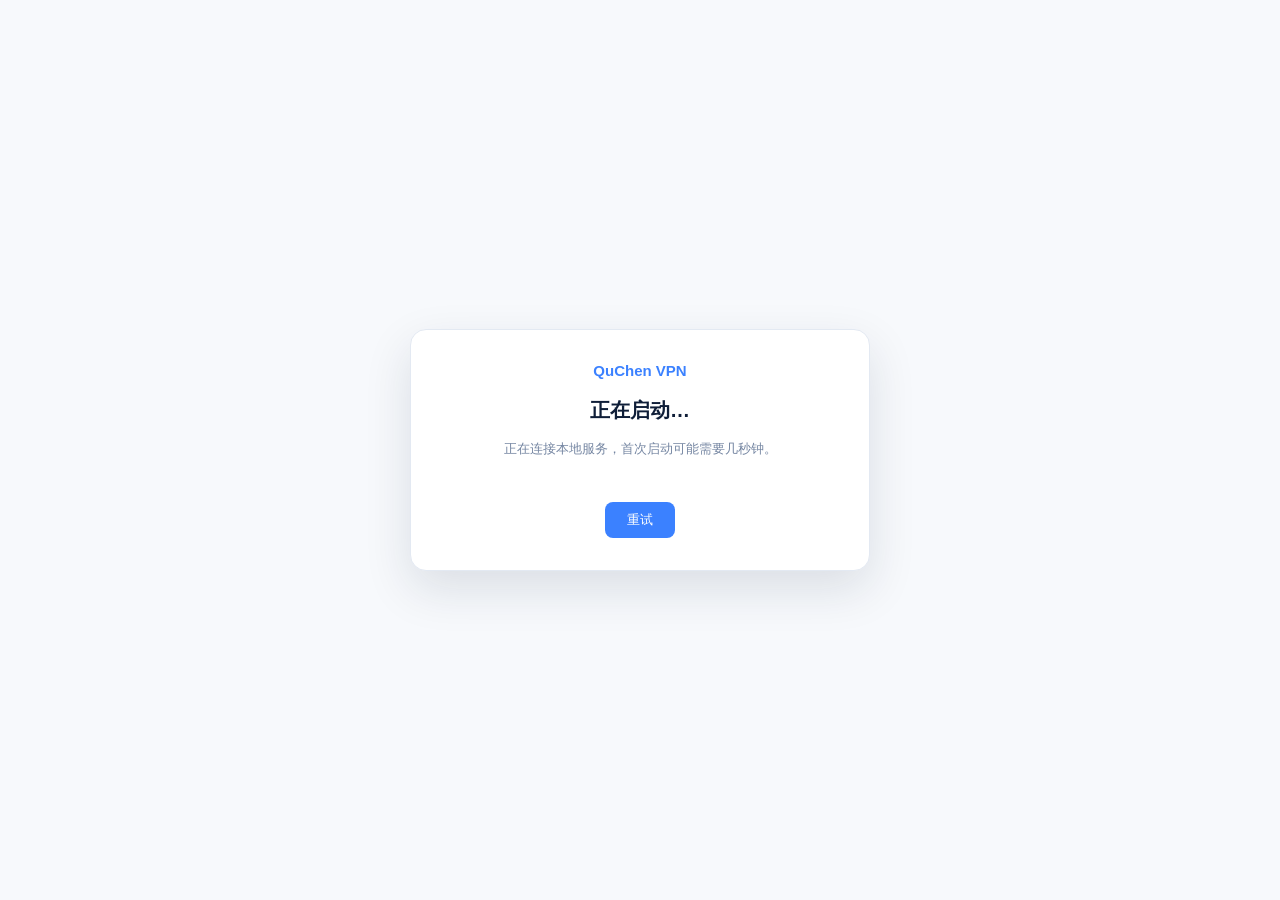
==== commit e2f23685: "Fix first-screen startup and release 1.0.12" ====
--- a/app/web/index.html
+++ b/app/web/index.html
@@ -4,9 +4,27 @@
 <meta charset="utf-8" />
 <meta name="viewport" content="width=device-width, initial-scale=1" />
 <title>QuChen VPN</title>
-<link rel="stylesheet" href="app.css" />
+<link rel="stylesheet" href="app.css?v=1.0.7" />
+<style>
+  /* 启动层不依赖 app.css/app.js：资源或后端失败时也不会只剩白屏。 */
+  #bootStatus{position:fixed;inset:0;z-index:1000;display:flex;align-items:center;justify-content:center;background:#f7f9fc;color:#0f1e38;font-family:"Microsoft YaHei UI","Microsoft YaHei",sans-serif}
+  #bootStatus .boot-card{width:min(460px,calc(100vw - 48px));padding:32px;border:1px solid #e3e9f2;border-radius:16px;background:#fff;box-shadow:0 18px 48px rgba(15,30,56,.12);text-align:center}
+  #bootStatus .boot-brand{margin-bottom:18px;color:#3b81ff;font-size:15px;font-weight:700}
+  #bootStatus .boot-title{font-size:20px;font-weight:700}
+  #bootStatus .boot-detail{min-height:42px;margin:14px 0 22px;color:#7586a2;font-size:13px;line-height:1.7;white-space:pre-wrap;word-break:break-word}
+  #bootStatus .boot-retry{height:36px;padding:0 22px;border:0;border-radius:8px;background:#3b81ff;color:#fff;cursor:pointer;font-size:13px}
+  #bootStatus.boot-error .boot-title{color:#d92d20}
+</style>
 </head>
 <body>
+<div id="bootStatus" role="status" aria-live="polite">
+  <div class="boot-card">
+    <div class="boot-brand">QuChen VPN</div>
+    <div class="boot-title" id="bootTitle">正在启动…</div>
+    <div class="boot-detail" id="bootDetail">正在连接本地服务，首次启动可能需要几秒钟。</div>
+    <button class="boot-retry" id="bootRetry" type="button" onclick="location.reload()">重试</button>
+  </div>
+</div>
 <svg style="display:none" xmlns="http://www.w3.org/2000/svg">
   <symbol id="i-power" viewBox="0 0 24 24"><path d="M12 3v9" stroke="currentColor" stroke-width="2.2" stroke-linecap="round" fill="none"/><path d="M6.3 6.3a8 8 0 1 0 11.4 0" stroke="currentColor" stroke-width="2.2" stroke-linecap="round" fill="none"/></symbol>
   <symbol id="i-globe" viewBox="0 0 24 24"><circle cx="12" cy="12" r="9" stroke="currentColor" stroke-width="1.7" fill="none"/><path d="M3 12h18M12 3c2.5 2.6 2.5 15.4 0 18M12 3c-2.5 2.6-2.5 15.4 0 18" stroke="currentColor" stroke-width="1.6" fill="none"/></symbol>
@@ -296,6 +314,32 @@
             <label class="switch-row"><span class="sw-label">开机自启</span><span class="sw-hint">登录系统后自动打开 QuChen VPN</span><span class="switch"><input type="checkbox" id="swAutoStart"><i></i></span></label>
             <label class="switch-row"><span class="sw-label">启动后自动连接</span><span class="sw-hint">打开软件即连接上次使用的线路</span><span class="switch"><input type="checkbox" id="swAutoConnect"><i></i></span></label>
           </div>
+          <div class="set-card">
+            <div class="set-title">内核与端口</div>
+            <div class="kv"><span>混合代理端口</span><b class="mono" id="kvPort">—</b></div>
+            <div class="kv"><span>控制端口</span><b class="mono" id="kvCtrl">—</b></div>
+            <div class="kv"><span>管理员权限</span><b id="kvAdmin">未获得（TUN 需要）</b></div>
+            <div class="kv"><span>当前版本</span><b id="kvVer">—</b></div>
+          </div>
+          <div class="set-card">
+            <div class="set-title">数据与仓库</div>
+            <div class="kv"><span>数据目录</span><b class="mono" id="kvHome">—</b><button class="link-btn" id="btnCopyHome">复制</button></div>
+            <div class="kv"><span>更新仓库</span><b class="mono" id="kvRepo">—</b></div>
+            <div class="kv"><span>仓库 Token</span>
+              <input class="set-input mono" id="inpToken" type="password" placeholder="私有仓库需填写，留空则匿名访问" autocomplete="off">
+              <button class="link-btn" id="btnSaveToken">保存</button>
+            </div>
+          </div>
+          <div class="set-card">
+            <div class="set-title">软件更新</div>
+            <div class="kv"><span>最新版本</span><b id="kvLatest">—</b><span class="kv-note" id="kvUpdateMsg">尚未检查</span></div>
+            <div class="update-box" id="updateBox">
+              <div class="update-bar"><i id="updateFill"></i></div>
+              <button class="btn-blue" id="btnDoUpdate">立即更新</button>
+            </div>
+            <div class="kv"><span>检查更新</span><button class="link-btn" id="btnCheckUpdate">立即检查</button></div>
+            <div id="updateNotes"></div>
+          </div>
         </div>
       </section>
     </main>
@@ -335,7 +379,47 @@
     <div class="task-bar"><div class="task-bar-fill" id="taskFill"></div></div>
   </div>
 </div>
-<script src="flags.js"></script>
-<script src="app.js"></script>
+<script>
+(function () {
+  var settled = false;
+  var failed = false;
+  var layer = document.getElementById('bootStatus');
+  function show(title, detail, isError) {
+    if (settled) return;
+    failed = failed || isError;
+    layer.classList.toggle('boot-error', !!failed);
+    document.getElementById('bootTitle').textContent = title;
+    document.getElementById('bootDetail').textContent = detail;
+  }
+  function reason(value) {
+    if (value && value.message) return value.message;
+    return String(value || '未知错误');
+  }
+  window.QuChenBoot = {
+    loading: function (title, detail) { show(title, detail, false); },
+    fail: function (title, detail) { show(title, detail, true); },
+    done: function () {
+      settled = true;
+      layer.style.display = 'none';
+      document.documentElement.setAttribute('data-boot-ready', 'true');
+    }
+  };
+  window.addEventListener('error', function (event) {
+    if (settled) return;
+    var resource = event.target && (event.target.src || event.target.href);
+    show('界面加载失败', resource ? '资源加载失败：' + resource : reason(event.message || event.error), true);
+  }, true);
+  window.addEventListener('unhandledrejection', function (event) {
+    if (!settled) show('初始化异步任务失败', reason(event.reason), true);
+  });
+  setTimeout(function () {
+    if (!settled && !failed) {
+      show('启动耗时过长', '尚未完成首屏渲染。请检查本地后端与 WebView2 运行状态后重试；桌面版不会进入演示模式。', true);
+    }
+  }, 20000);
+})();
+</script>
+<script src="flags.js?v=1.0.7"></script>
+<script src="app.js?v=1.0.7"></script>
 </body>
 </html>
--- a/app/web/app.css
+++ b/app/web/app.css
@@ -1,446 +1,467 @@
-/* QuChen VPN — 界面样式（复刻果冻云客户端视觉语言） */
-:root {
-  --blue: #3B81FF;
-  --blue-600: #2E6FE8;
-  --blue-soft: #EBF2FF;
-  --green: #00B182;
-  --green-600: #009D73;
-  --green-soft: #E6F7F1;
-  --text: #0F1E38;
-  --text-2: #7586A2;
-  --text-3: #9FABC1;
-  --line: #EDF1F7;
-  --line-2: #E3E9F2;
-  --bg: #FFFFFF;
-  --bg-soft: #F7F9FC;
-  --bg-soft-2: #F2F5FA;
-  --danger: #F5574B;
-  --warn: #F5A524;
-  --shadow-sm: 0 1px 2px rgba(15, 30, 56, .04);
-  --shadow-md: 0 8px 24px rgba(15, 30, 56, .08);
-  --shadow-lg: 0 18px 48px rgba(15, 30, 56, .16);
-  --radius: 12px;
-  --radius-sm: 8px;
-}
-
-body.dark {
-  --text: #E8EEF9;
-  --text-2: #93A3BE;
-  --text-3: #6B7B96;
-  --line: #1E2A3F;
-  --line-2: #26344D;
-  --bg: #0D1626;
-  --bg-soft: #111D31;
-  --bg-soft-2: #16233A;
-  --blue-soft: #16294A;
-  --green-soft: #0E2C26;
-  --shadow-md: 0 8px 24px rgba(0, 0, 0, .45);
-  --shadow-lg: 0 18px 48px rgba(0, 0, 0, .6);
-}
-
-* { box-sizing: border-box; }
-html, body { height: 100%; margin: 0; }
-body {
-  font-family: "Microsoft YaHei UI", "Microsoft YaHei", "PingFang SC", "Segoe UI", system-ui, sans-serif;
-  font-size: 13px;
-  color: var(--text);
-  background: var(--bg);
-  overflow: hidden;
-  user-select: none;
-  -webkit-font-smoothing: antialiased;
-}
-button, input { font-family: inherit; }
-button { cursor: pointer; border: none; background: none; color: inherit; padding: 0; }
-a { color: var(--blue); text-decoration: none; }
-.sp { flex: 1; }
-.ic12 { width: 12px; height: 12px; }
-.ic13 { width: 13px; height: 13px; }
-.ic14 { width: 14px; height: 14px; }
-.ic15 { width: 15px; height: 15px; }
-.ic16 { width: 16px; height: 16px; }
-.ic18 { width: 18px; height: 18px; }
-.ic22 { width: 22px; height: 22px; }
-.ic36 { width: 36px; height: 36px; }
-svg { fill: none; }
-.blue { color: var(--blue); }
-
-/* ---------------------------------------------------------------- 布局 */
-.app { display: flex; flex-direction: column; height: 100vh; background: var(--bg); }
-
-.titlebar {
-  height: 44px; display: flex; align-items: center; gap: 10px;
-  padding: 0 8px 0 12px; border-bottom: 1px solid var(--line);
-  background: var(--bg); flex-shrink: 0;
-}
-.tb-left, .tb-right { display: flex; align-items: center; gap: 6px; }
-.tb-right { margin-left: auto; }
-.tb-center { flex: 1; display: flex; justify-content: center; }
-.status-pill {
-  display: flex; align-items: center; gap: 6px; height: 26px; padding: 0 10px;
-  border-radius: 999px; background: var(--bg-soft); font-size: 12px; color: var(--text-2);
-}
-.status-pill .dot {
-  width: 7px; height: 7px; border-radius: 50%; background: var(--text-3);
-  box-shadow: 0 0 0 3px rgba(159, 171, 193, .16);
-}
-.status-pill.on .dot { background: var(--green); box-shadow: 0 0 0 3px rgba(0, 177, 130, .16); }
-.status-pill.on #tbState { color: var(--green); font-weight: 600; }
-.status-pill .mini { display: flex; align-items: center; gap: 2px; color: var(--text-3); }
-.status-pill .mini b { font-weight: 500; color: var(--text-2); font-variant-numeric: tabular-nums; }
-.tb-btn, .tb-icon, .win-btn {
-  height: 26px; border-radius: 7px; color: var(--text-2); display: inline-flex;
-  align-items: center; justify-content: center; transition: background .15s, color .15s;
-}
-.tb-btn { padding: 0 8px; font-size: 12px; }
-.tb-icon { width: 28px; }
-.tb-btn:hover, .tb-icon:hover, .win-btn:hover { background: var(--bg-soft-2); color: var(--text); }
-.win-btn { width: 30px; height: 26px; }
-.win-btn.danger:hover { background: #FDECEA; color: var(--danger); }
-.tb-sep { width: 1px; height: 16px; background: var(--line-2); margin: 0 4px; }
-.official-pill {
-  display: flex; align-items: center; gap: 6px; height: 28px; padding: 0 6px 0 10px;
-  border: 1px solid var(--line-2); border-radius: 999px; font-size: 12px; color: var(--text-2);
-}
-.official-pill a { color: var(--blue); font-weight: 600; }
-.copy-btn { width: 22px; height: 22px; border-radius: 6px; color: var(--text-3); display: inline-flex; align-items: center; justify-content: center; }
-.copy-btn:hover { background: var(--blue-soft); color: var(--blue); }
-
-.body { display: flex; flex: 1; min-height: 0; }
-
-.sidebar {
-  width: 156px; flex-shrink: 0; border-right: 1px solid var(--line);
-  display: flex; flex-direction: column; padding: 10px 10px 8px;
-  background: var(--bg);
-}
-.brand { display: flex; flex-direction: column; align-items: center; gap: 2px; padding: 8px 0 12px; }
-.logo { filter: drop-shadow(0 6px 12px rgba(59, 129, 255, .22)); }
-.brand-name { font-size: 12px; color: var(--text-2); letter-spacing: .5px; }
-.nav { display: flex; flex-direction: column; gap: 2px; }
-.nav-item {
-  display: flex; align-items: center; gap: 10px; height: 38px; padding: 0 10px;
-  border-radius: 9px; color: var(--text-2); font-size: 13px; transition: .15s;
-  width: 100%; text-align: left;
-}
-.nav-item svg { color: var(--text-3); transition: .15s; }
-.nav-item:hover { background: var(--bg-soft); color: var(--text); }
-.nav-item.active { background: var(--blue-soft); color: var(--blue); font-weight: 600; }
-.nav-item.active svg { color: var(--blue); }
-.sidebar-foot { margin-top: auto; display: flex; flex-direction: column; gap: 4px; }
-.ver { font-size: 11px; color: var(--text-3); padding: 6px 0 0 10px; }
-
-.content { flex: 1; min-width: 0; overflow-y: auto; overflow-x: hidden; padding: 16px 18px 20px; }
-.content::-webkit-scrollbar { width: 8px; }
-.content::-webkit-scrollbar-thumb { background: var(--line-2); border-radius: 8px; }
-.content::-webkit-scrollbar-thumb:hover { background: var(--text-3); }
-
-.page { display: none; animation: fade .18s ease; }
-.page.active { display: block; }
-@keyframes fade { from { opacity: 0; transform: translateY(4px); } to { opacity: 1; transform: none; } }
-
-.page-head { display: flex; align-items: center; height: 34px; margin-bottom: 10px; }
-.page-head h1 { font-size: 20px; font-weight: 700; margin: 0; letter-spacing: .2px; }
-.ph-actions { margin-left: auto; display: flex; align-items: center; gap: 8px; }
-.tb-icon.ghost { color: var(--text-3); }
-
-/* ---------------------------------------------------------------- 通用控件 */
-.btn-blue {
-  display: inline-flex; align-items: center; justify-content: center; gap: 6px;
-  height: 34px; padding: 0 16px; border-radius: 8px; background: var(--blue);
-  color: #fff; font-size: 13px; font-weight: 600; transition: .15s;
-  box-shadow: 0 4px 12px rgba(59, 129, 255, .22);
-}
-.btn-blue:hover { background: var(--blue-600); transform: translateY(-1px); }
-.btn-blue:active { transform: none; }
-.btn-blue.block { width: 100%; }
-.btn-ghost {
-  display: inline-flex; align-items: center; gap: 6px; height: 34px; padding: 0 14px;
-  border-radius: 8px; border: 1px solid var(--line-2); color: var(--text); font-size: 13px;
-  background: var(--bg); transition: .15s;
-}
-.btn-ghost:hover { border-color: var(--blue); color: var(--blue); }
-.link-btn {
-  display: inline-flex; align-items: center; gap: 5px; font-size: 12px; color: var(--blue);
-  padding: 4px 6px; border-radius: 6px; transition: .15s;
-}
-.link-btn:hover { background: var(--blue-soft); }
-.switch-row { display: flex; align-items: center; gap: 10px; padding: 9px 0; cursor: pointer; }
-.sw-label { font-size: 13px; color: var(--text); }
-.sw-hint { font-size: 11.5px; color: var(--text-3); }
-.switch { margin-left: auto; }
-.switch input { display: none; }
-.switch i {
-  display: block; width: 38px; height: 22px; border-radius: 999px; background: var(--line-2);
-  position: relative; transition: .18s;
-}
-.switch i::after {
-  content: ""; position: absolute; top: 3px; left: 3px; width: 16px; height: 16px;
-  border-radius: 50%; background: #fff; transition: .18s; box-shadow: 0 1px 3px rgba(0,0,0,.2);
-}
-.switch input:checked + i { background: var(--blue); }
-.switch input:checked + i::after { transform: translateX(16px); }
-
-/* ---------------------------------------------------------------- 首页 */
-.notice {
-  display: flex; align-items: center; gap: 8px; height: 38px; padding: 0 10px;
-  border: 1px solid var(--line); border-radius: 8px; background: var(--bg-soft);
-  margin-bottom: 14px; font-size: 12.5px; color: var(--text-2);
-}
-.notice-emoji { font-size: 13px; }
-.notice-act { width: 24px; height: 24px; border-radius: 6px; color: var(--text-3); display: inline-flex; align-items: center; justify-content: center; }
-.notice-act:hover { background: var(--bg-soft-2); color: var(--blue); }
-.ver-inline { color: var(--text); font-weight: 600; }
-
-.account {
-  display: grid; grid-template-columns: 44px minmax(0, 1fr) 186px 132px 108px;
-  grid-template-rows: auto 6px; column-gap: 16px; row-gap: 12px;
-  align-items: center; padding: 2px 0 18px;
-}
-.acc-avatar {
-  width: 44px; height: 44px; border-radius: 50%; background: var(--blue-soft);
-  color: var(--blue); display: flex; align-items: center; justify-content: center;
-  grid-row: 1; grid-column: 1;
-}
-.acc-main { grid-row: 1; grid-column: 2; min-width: 0; }
-.acc-line1 { display: flex; align-items: center; gap: 8px; }
-.acc-name { font-size: 15px; font-weight: 700; color: var(--text); }
-.acc-line2 { display: flex; align-items: center; gap: 6px; margin-top: 5px; font-size: 12px; color: var(--text-2); }
-.acc-check { color: var(--blue); display: inline-flex; }
-.acc-stat { text-align: left; }
-.stat-label { font-size: 11.5px; color: var(--text-3); margin-bottom: 4px; }
-.stat-value { font-size: 14px; color: var(--text-2); }
-.stat-value b { color: var(--blue); font-weight: 700; font-size: 15px; }
-.acc-stat.exp .stat-value b { color: var(--text); font-weight: 600; font-size: 14px; }
-.acc-bar { grid-row: 2; grid-column: 2 / 5; height: 6px; border-radius: 6px; background: var(--bg-soft-2); overflow: hidden; }
-.acc-bar-fill { height: 100%; width: 0%; border-radius: 6px; background: linear-gradient(90deg, #63A0FF, var(--blue)); transition: width .4s; }
-#btnRenew { grid-row: 1; grid-column: 5; justify-self: end; }
-
-.connect { display: grid; grid-template-columns: 1fr auto 1fr; align-items: center; gap: 18px; padding: 14px 0 20px; }
-.conn-left { padding-left: 6px; }
-.conn-label { font-size: 12px; color: var(--text-3); margin-bottom: 6px; }
-.conn-state { font-size: 21px; font-weight: 700; color: var(--text-3); }
-.conn-state.on { color: var(--green); }
-.conn-time { font-size: 12px; color: var(--text-3); margin-top: 6px; font-variant-numeric: tabular-nums; }
-.conn-center { display: flex; align-items: center; justify-content: center; }
-.conn-ring {
-  width: 132px; height: 132px; border-radius: 50%; display: flex; align-items: center; justify-content: center;
-  background: radial-gradient(circle, rgba(59, 129, 255, .10) 55%, rgba(59, 129, 255, 0) 72%);
-  transition: .3s;
-}
-.conn-ring.on { background: radial-gradient(circle, rgba(0, 177, 130, .13) 55%, rgba(0, 177, 130, 0) 72%); }
-.conn-btn {
-  width: 112px; height: 112px; border-radius: 50%; display: flex; flex-direction: column;
-  align-items: center; justify-content: center; gap: 6px; color: #fff; font-size: 12.5px;
-  background: linear-gradient(160deg, #5E97FF, var(--blue));
-  box-shadow: 0 10px 26px rgba(59, 129, 255, .32); transition: .2s;
-}
-.conn-ring.on .conn-btn { background: linear-gradient(160deg, #12C795, var(--green)); box-shadow: 0 10px 26px rgba(0, 177, 130, .32); }
-.conn-btn:hover { transform: scale(1.03); }
-.conn-btn:active { transform: scale(.98); }
-.conn-btn.busy { opacity: .75; pointer-events: none; }
-.conn-right { text-align: left; padding-right: 6px; }
-.conn-hint { font-size: 12px; color: var(--text-3); line-height: 1.6; }
-.conn-speed { display: flex; gap: 14px; margin-top: 8px; font-size: 12px; color: var(--text-2); }
-.conn-speed .spd { display: flex; align-items: center; gap: 4px; }
-.conn-speed b { font-variant-numeric: tabular-nums; font-weight: 500; }
-
-.node-row { display: flex; align-items: center; gap: 12px; padding: 8px 0 16px; }
-.node-ico {
-  width: 40px; height: 40px; border-radius: 10px; background: var(--blue-soft); color: var(--blue);
-  display: flex; align-items: center; justify-content: center;
-}
-.node-title { font-size: 14.5px; font-weight: 600; margin-bottom: 4px; }
-.node-sub { display: flex; align-items: center; gap: 6px; font-size: 12.5px; color: var(--text-2); }
-.flag {
-  width: 16px; height: 11px; border-radius: 2px; flex-shrink: 0;
-  box-shadow: 0 0 0 1px rgba(15, 30, 56, .10);
-}
-.flag.dflag { width: 15px; height: 10px; }
-.tflag { display: flex; align-items: center; }
-.acc-plan-flag { margin-right: 4px; }
-.node-row .btn-blue { margin-left: auto; }
-
-.mode-row { display: flex; align-items: center; gap: 14px; padding: 6px 0 10px; }
-.seg { display: flex; gap: 4px; background: var(--bg-soft-2); padding: 4px; border-radius: 9px; }
-.seg-item { height: 28px; padding: 0 14px; border-radius: 7px; font-size: 12.5px; color: var(--text-2); transition: .15s; }
-.seg-item.active { background: var(--bg); color: var(--blue); font-weight: 600; box-shadow: var(--shadow-sm); }
-.mode-desc { font-size: 12px; color: var(--text-3); }
-
-.toggles { display: grid; grid-template-columns: 1fr 1fr; gap: 0 24px; padding: 4px 0 12px; }
-
-.pool-foot { display: flex; align-items: center; gap: 10px; padding: 12px 0 4px; border-top: 1px solid var(--line); margin-top: 6px; }
-.pf-left { display: flex; align-items: center; gap: 6px; font-size: 13px; font-weight: 600; }
-.pf-mid { font-size: 12px; color: var(--text-3); }
-.pf-right { margin-left: auto; display: flex; gap: 8px; }
-
-/* ---------------------------------------------------------------- 表格 / 列表 */
-.toolbar { display: flex; align-items: center; gap: 10px; margin-bottom: 12px; }
-.search {
-  display: flex; align-items: center; gap: 7px; height: 34px; padding: 0 10px;
-  border: 1px solid var(--line-2); border-radius: 9px; background: var(--bg); color: var(--text-3);
-  min-width: 220px;
-}
-.search input { border: none; outline: none; background: transparent; color: var(--text); font-size: 12.5px; flex: 1; }
-.search:focus-within { border-color: var(--blue); box-shadow: 0 0 0 3px rgba(59, 129, 255, .10); }
-.chips { display: flex; gap: 6px; overflow-x: auto; flex: 1; scrollbar-width: none; }
-.chips::-webkit-scrollbar { display: none; }
-.chip {
-  height: 28px; padding: 0 11px; border-radius: 999px; border: 1px solid var(--line-2);
-  font-size: 12px; color: var(--text-2); white-space: nowrap; transition: .15s;
-}
-.chip.active { background: var(--blue-soft); border-color: transparent; color: var(--blue); font-weight: 600; }
-
-.table { border: 1px solid var(--line); border-radius: var(--radius); overflow: hidden; }
-.trow {
-  display: grid; grid-template-columns: 26px minmax(0, 1fr) 86px 92px 74px;
-  align-items: center; gap: 10px; padding: 11px 14px; border-bottom: 1px solid var(--line);
-  font-size: 12.5px; transition: background .12s;
-}
-.trow:last-child { border-bottom: none; }
-.trow:hover { background: var(--bg-soft); }
-.trow.head { background: var(--bg-soft); color: var(--text-3); font-size: 11.5px; padding: 8px 14px; }
-.trow.head:hover { background: var(--bg-soft); }
-.tname { overflow: hidden; text-overflow: ellipsis; white-space: nowrap; color: var(--text); display: flex; align-items: center; gap: 7px; }
-.ttag { font-size: 10.5px; padding: 2px 6px; border-radius: 5px; background: var(--bg-soft-2); color: var(--text-2); text-transform: uppercase; }
-.tdelay { font-weight: 600; font-variant-numeric: tabular-nums; }
-.d-good { color: var(--green); }
-.d-mid { color: var(--warn); }
-.d-bad { color: var(--danger); }
-.d-none { color: var(--text-3); font-weight: 400; }
-.pick { height: 26px; padding: 0 12px; border-radius: 7px; border: 1px solid var(--line-2); font-size: 12px; color: var(--text-2); }
-.pick:hover { border-color: var(--blue); color: var(--blue); }
-.pick.used { background: var(--blue); border-color: var(--blue); color: #fff; }
-
-/* ---------------------------------------------------------------- 订阅源 */
-.src-summary { display: grid; grid-template-columns: repeat(4, 1fr); gap: 12px; margin-bottom: 14px; }
-.sum-card { border: 1px solid var(--line); border-radius: var(--radius); padding: 14px; background: var(--bg); }
-.sum-label { font-size: 11.5px; color: var(--text-3); margin-bottom: 6px; }
-.sum-value { font-size: 19px; font-weight: 700; color: var(--text); }
-.sum-value.blue { color: var(--blue); }
-.sum-value.green { color: var(--green); }
-.src-list { display: flex; flex-direction: column; gap: 8px; }
-.src-row {
-  display: grid; grid-template-columns: 26px minmax(0, 1fr) 100px 90px 90px 70px;
-  align-items: center; gap: 10px; padding: 12px 14px; border: 1px solid var(--line);
-  border-radius: 10px; font-size: 12.5px;
-}
-.src-row:hover { border-color: var(--line-2); background: var(--bg-soft); }
-.src-name { font-weight: 600; }
-.src-url { font-size: 11px; color: var(--text-3); margin-top: 3px; overflow: hidden; text-overflow: ellipsis; white-space: nowrap; }
-.badge { font-size: 11px; padding: 2px 8px; border-radius: 999px; display: inline-block; }
-.badge.ok { background: var(--green-soft); color: var(--green); }
-.badge.bad { background: #FDECEA; color: var(--danger); }
-
-/* ---------------------------------------------------------------- 流量 */
-.traffic-cards { display: grid; grid-template-columns: repeat(3, 1fr); gap: 12px; margin-bottom: 16px; }
-.tr-card { border: 1px solid var(--line); border-radius: var(--radius); padding: 14px 16px; }
-.tr-label { font-size: 11.5px; color: var(--text-3); margin-bottom: 8px; display: flex; align-items: center; gap: 5px; }
-.tr-value { font-size: 20px; font-weight: 700; }
-.tr-value.up { color: var(--green); }
-.tr-value.down { color: var(--blue); }
-.traffic-list { border: 1px solid var(--line); border-radius: var(--radius); overflow: hidden; }
-.tr-row { display: grid; grid-template-columns: 1fr 1fr 1fr 70px; gap: 10px; padding: 13px 16px; border-bottom: 1px solid var(--line); font-size: 12.5px; align-items: center; }
-.tr-row:last-child { border-bottom: none; }
-.tr-date { font-weight: 600; }
-.tr-bar { height: 5px; background: var(--bg-soft-2); border-radius: 5px; overflow: hidden; }
-.tr-bar i { display: block; height: 100%; background: var(--blue); border-radius: 5px; }
-
-/* ---------------------------------------------------------------- 日志 / 诊断 */
-.logbox {
-  height: calc(100vh - 150px); margin: 0; padding: 14px; overflow: auto; border-radius: var(--radius);
-  background: #0E1726; color: #C8D6EE; font-family: "JetBrains Mono", Consolas, monospace;
-  font-size: 11.5px; line-height: 1.7; border: 1px solid #1B2740; white-space: pre-wrap; word-break: break-all;
-}
-.diag-list { display: flex; flex-direction: column; gap: 8px; }
-.diag-row { display: flex; align-items: center; gap: 10px; padding: 13px 16px; border: 1px solid var(--line); border-radius: 10px; font-size: 12.5px; }
-.diag-ico { width: 20px; height: 20px; border-radius: 50%; display: flex; align-items: center; justify-content: center; color: #fff; background: var(--text-3); }
-.diag-ico.ok { background: var(--green); }
-.diag-ico.bad { background: var(--danger); }
-.diag-name { font-weight: 600; width: 96px; }
-.diag-msg { color: var(--text-2); }
-.empty { color: var(--text-3); font-size: 12.5px; padding: 28px; text-align: center; border: 1px dashed var(--line-2); border-radius: var(--radius); }
-
-/* ---------------------------------------------------------------- 设置 */
-.settings { display: flex; flex-direction: column; gap: 12px; }
-.set-card { border: 1px solid var(--line); border-radius: var(--radius); padding: 6px 16px 12px; }
-.set-title { font-size: 12px; font-weight: 700; color: var(--text-3); padding: 10px 0 6px; letter-spacing: .4px; }
-.kv { display: flex; align-items: center; gap: 10px; padding: 8px 0; font-size: 12.5px; color: var(--text-2); border-top: 1px solid var(--line); }
-.kv:first-of-type { border-top: none; }
-.kv > span { width: 110px; color: var(--text-3); }
-.kv > b { color: var(--text); font-weight: 600; }
-.kv .mono { font-family: Consolas, monospace; font-size: 11.5px; overflow: hidden; text-overflow: ellipsis; white-space: nowrap; max-width: 460px; }
-.kv .link-btn { margin-left: auto; }
-.about-note { font-size: 11.5px; color: var(--text-3); line-height: 1.7; padding-top: 8px; }
-.update-box { display: none; align-items: center; gap: 12px; padding: 10px 0 4px; }
-.update-box.show { display: flex; }
-.update-bar { flex: 1; height: 6px; border-radius: 6px; background: var(--bg-soft-2); overflow: hidden; }
-.update-bar i { display: block; height: 100%; width: 0%; border-radius: 6px; background: linear-gradient(90deg, #63A0FF, var(--blue)); transition: width .3s; }
-.update-box .btn-blue { height: 30px; font-size: 12.5px; }
-.badge-dot {
-  display: inline-block; width: 7px; height: 7px; border-radius: 50%; background: var(--danger);
-  margin-left: 4px; vertical-align: middle;
-}
-
-/* ---------------------------------------------------------------- 抽屉 */
-.drawer-mask {
-  position: fixed; inset: 44px 0 0 0; background: rgba(15, 30, 56, .28); opacity: 0;
-  pointer-events: none; transition: opacity .2s; z-index: 30;
-}
-.drawer-mask.show { opacity: 1; pointer-events: auto; }
-.drawer {
-  position: fixed; top: 44px; right: 0; bottom: 0; width: 560px; background: var(--bg);
-  border-left: 1px solid var(--line); box-shadow: var(--shadow-lg);
-  transform: translateX(102%); transition: transform .24s cubic-bezier(.4, .0, .2, 1);
-  z-index: 31; display: flex; flex-direction: column;
-}
-.drawer.show { transform: none; }
-.drawer-head { display: flex; align-items: center; height: 52px; padding: 0 14px 0 18px; border-bottom: 1px solid var(--line); }
-.drawer-title { font-size: 15px; font-weight: 700; }
-.drawer-actions { margin-left: auto; display: flex; align-items: center; gap: 4px; }
-.drawer-current { display: flex; align-items: center; gap: 6px; padding: 12px 18px 4px; font-size: 12px; color: var(--text-2); }
-.dc-dot { width: 6px; height: 6px; border-radius: 50%; background: var(--green); }
-.dc-name { color: var(--text); font-weight: 600; }
-.drawer-tabs { display: flex; gap: 18px; padding: 8px 18px 10px; border-bottom: 1px solid var(--line); }
-.dtab { font-size: 12.5px; color: var(--text-3); padding: 4px 0; position: relative; }
-.dtab.active { color: var(--blue); font-weight: 600; }
-.dtab.active::after { content: ""; position: absolute; left: 0; right: 0; bottom: -11px; height: 2px; background: var(--blue); border-radius: 2px; }
-.drawer-search { margin: 10px 18px; }
-.drawer-list { flex: 1; overflow-y: auto; padding: 0 8px 8px; }
-.drawer-list::-webkit-scrollbar { width: 8px; }
-.drawer-list::-webkit-scrollbar-thumb { background: var(--line-2); border-radius: 8px; }
-.dnode {
-  display: flex; align-items: center; gap: 10px; padding: 11px 12px; border-radius: 9px;
-  font-size: 12.5px; color: var(--text); transition: background .12s; width: 100%; text-align: left;
-}
-.dnode:hover { background: var(--bg-soft); }
-.dnode.on { background: var(--blue-soft); }
-.radio { width: 16px; height: 16px; border-radius: 50%; border: 1.5px solid var(--line-2); flex-shrink: 0; position: relative; }
-.dnode.on .radio { border-color: var(--blue); }
-.dnode.on .radio::after { content: ""; position: absolute; inset: 3px; border-radius: 50%; background: var(--blue); }
-.dnode-name { flex: 1; overflow: hidden; text-overflow: ellipsis; white-space: nowrap; }
-.dnode-type { font-size: 10.5px; color: var(--text-3); text-transform: uppercase; }
-.dnode-delay { font-size: 12px; font-weight: 600; font-variant-numeric: tabular-nums; }
-.drawer-foot { padding: 12px 18px 16px; border-top: 1px solid var(--line); }
-
-/* ---------------------------------------------------------------- Toast / 任务 */
-.toast-wrap { position: fixed; right: 18px; bottom: 18px; display: flex; flex-direction: column; gap: 8px; z-index: 60; }
-.toast {
-  min-width: 180px; max-width: 340px; padding: 10px 14px; border-radius: 10px; font-size: 12.5px;
-  background: var(--bg); color: var(--text); box-shadow: var(--shadow-md); border: 1px solid var(--line-2);
-  animation: toastIn .2s ease;
-}
-.toast.ok { border-left: 3px solid var(--green); }
-.toast.err { border-left: 3px solid var(--danger); }
-@keyframes toastIn { from { opacity: 0; transform: translateY(8px); } to { opacity: 1; transform: none; } }
-
-.taskbar {
-  position: fixed; left: 50%; bottom: 22px; transform: translate(-50%, 16px); opacity: 0;
-  pointer-events: none; display: flex; align-items: center; gap: 10px; padding: 10px 16px;
-  background: var(--bg); border: 1px solid var(--line-2); border-radius: 12px;
-  box-shadow: var(--shadow-md); z-index: 55; transition: .2s; min-width: 320px;
-}
-.taskbar.show { opacity: 1; transform: translate(-50%, 0); }
-.task-spin { width: 14px; height: 14px; border-radius: 50%; border: 2px solid var(--blue-soft); border-top-color: var(--blue); animation: spin .8s linear infinite; }
-@keyframes spin { to { transform: rotate(360deg); } }
-.task-text { font-size: 12.5px; color: var(--text); }
-.task-bar { width: 90px; height: 4px; background: var(--bg-soft-2); border-radius: 4px; overflow: hidden; }
-.task-bar-fill { height: 100%; width: 0; background: var(--blue); border-radius: 4px; transition: width .3s; }
+/* QuChen VPN — 界面样式（复刻果冻云客户端视觉语言） */
+:root {
+  --blue: #3B81FF;
+  --blue-600: #2E6FE8;
+  --blue-soft: #EBF2FF;
+  --green: #00B182;
+  --green-600: #009D73;
+  --green-soft: #E6F7F1;
+  --text: #0F1E38;
+  --text-2: #7586A2;
+  --text-3: #9FABC1;
+  --line: #EDF1F7;
+  --line-2: #E3E9F2;
+  --bg: #FFFFFF;
+  --bg-soft: #F7F9FC;
+  --bg-soft-2: #F2F5FA;
+  --danger: #F5574B;
+  --warn: #F5A524;
+  --shadow-sm: 0 1px 2px rgba(15, 30, 56, .04);
+  --shadow-md: 0 8px 24px rgba(15, 30, 56, .08);
+  --shadow-lg: 0 18px 48px rgba(15, 30, 56, .16);
+  --radius: 12px;
+  --radius-sm: 8px;
+}
+
+body.dark {
+  --text: #E8EEF9;
+  --text-2: #93A3BE;
+  --text-3: #6B7B96;
+  --line: #1E2A3F;
+  --line-2: #26344D;
+  --bg: #0D1626;
+  --bg-soft: #111D31;
+  --bg-soft-2: #16233A;
+  --blue-soft: #16294A;
+  --green-soft: #0E2C26;
+  --shadow-md: 0 8px 24px rgba(0, 0, 0, .45);
+  --shadow-lg: 0 18px 48px rgba(0, 0, 0, .6);
+}
+
+* { box-sizing: border-box; }
+html, body { height: 100%; margin: 0; }
+body {
+  font-family: "Microsoft YaHei UI", "Microsoft YaHei", "PingFang SC", "Segoe UI", system-ui, sans-serif;
+  font-size: 13px;
+  color: var(--text);
+  background: var(--bg);
+  overflow: hidden;
+  user-select: none;
+  -webkit-font-smoothing: antialiased;
+}
+button, input { font-family: inherit; }
+button { cursor: pointer; border: none; background: none; color: inherit; padding: 0; }
+a { color: var(--blue); text-decoration: none; }
+.sp { flex: 1; }
+.ic12 { width: 12px; height: 12px; }
+.ic13 { width: 13px; height: 13px; }
+.ic14 { width: 14px; height: 14px; }
+.ic15 { width: 15px; height: 15px; }
+.ic16 { width: 16px; height: 16px; }
+.ic18 { width: 18px; height: 18px; }
+.ic22 { width: 22px; height: 22px; }
+.ic36 { width: 36px; height: 36px; }
+svg { fill: none; }
+.blue { color: var(--blue); }
+
+/* ---------------------------------------------------------------- 布局 */
+.app { display: flex; flex-direction: column; height: 100vh; background: var(--bg); }
+
+.titlebar {
+  height: 44px; display: flex; align-items: center; gap: 10px;
+  padding: 0 8px 0 12px; border-bottom: 1px solid var(--line);
+  background: var(--bg); flex-shrink: 0;
+}
+.tb-left, .tb-right { display: flex; align-items: center; gap: 6px; }
+.tb-right { margin-left: auto; }
+.tb-center { flex: 1; display: flex; justify-content: center; }
+.status-pill {
+  display: flex; align-items: center; gap: 6px; height: 26px; padding: 0 10px;
+  border-radius: 999px; background: var(--bg-soft); font-size: 12px; color: var(--text-2);
+}
+.status-pill .dot {
+  width: 7px; height: 7px; border-radius: 50%; background: var(--text-3);
+  box-shadow: 0 0 0 3px rgba(159, 171, 193, .16);
+}
+.status-pill.on .dot { background: var(--green); box-shadow: 0 0 0 3px rgba(0, 177, 130, .16); }
+.status-pill.on #tbState { color: var(--green); font-weight: 600; }
+.status-pill .mini { display: flex; align-items: center; gap: 2px; color: var(--text-3); }
+.status-pill .mini b { font-weight: 500; color: var(--text-2); font-variant-numeric: tabular-nums; }
+.tb-btn, .tb-icon, .win-btn {
+  height: 26px; border-radius: 7px; color: var(--text-2); display: inline-flex;
+  align-items: center; justify-content: center; transition: background .15s, color .15s;
+}
+.tb-btn { padding: 0 8px; font-size: 12px; }
+.tb-icon { width: 28px; }
+.tb-btn:hover, .tb-icon:hover, .win-btn:hover { background: var(--bg-soft-2); color: var(--text); }
+.win-btn { width: 30px; height: 26px; }
+.win-btn.danger:hover { background: #FDECEA; color: var(--danger); }
+.tb-sep { width: 1px; height: 16px; background: var(--line-2); margin: 0 4px; }
+.official-pill {
+  display: flex; align-items: center; gap: 6px; height: 28px; padding: 0 6px 0 10px;
+  border: 1px solid var(--line-2); border-radius: 999px; font-size: 12px; color: var(--text-2);
+}
+.official-pill a { color: var(--blue); font-weight: 600; }
+.copy-btn { width: 22px; height: 22px; border-radius: 6px; color: var(--text-3); display: inline-flex; align-items: center; justify-content: center; }
+.copy-btn:hover { background: var(--blue-soft); color: var(--blue); }
+
+.body { display: flex; flex: 1; min-height: 0; }
+
+.sidebar {
+  width: 156px; flex-shrink: 0; border-right: 1px solid var(--line);
+  display: flex; flex-direction: column; padding: 10px 10px 8px;
+  background: var(--bg);
+}
+.brand { display: flex; flex-direction: column; align-items: center; gap: 2px; padding: 8px 0 12px; }
+.logo { filter: drop-shadow(0 6px 12px rgba(59, 129, 255, .22)); }
+.brand-name { font-size: 12px; color: var(--text-2); letter-spacing: .5px; }
+.nav { display: flex; flex-direction: column; gap: 2px; }
+.nav-item {
+  display: flex; align-items: center; gap: 10px; height: 38px; padding: 0 10px;
+  border-radius: 9px; color: var(--text-2); font-size: 13px; transition: .15s;
+  width: 100%; text-align: left;
+}
+.nav-item svg { color: var(--text-3); transition: .15s; }
+.nav-item:hover { background: var(--bg-soft); color: var(--text); }
+.nav-item.active { background: var(--blue-soft); color: var(--blue); font-weight: 600; }
+.nav-item.active svg { color: var(--blue); }
+.sidebar-foot { margin-top: auto; display: flex; flex-direction: column; gap: 4px; }
+.ver { font-size: 11px; color: var(--text-3); padding: 6px 0 0 10px; }
+
+.content { flex: 1; min-width: 0; overflow-y: auto; overflow-x: hidden; padding: 16px 18px 20px; }
+.content::-webkit-scrollbar { width: 8px; }
+.content::-webkit-scrollbar-thumb { background: var(--line-2); border-radius: 8px; }
+.content::-webkit-scrollbar-thumb:hover { background: var(--text-3); }
+
+.page { display: none; animation: fade .18s ease; }
+.page.active { display: block; }
+@keyframes fade { from { opacity: 0; transform: translateY(4px); } to { opacity: 1; transform: none; } }
+
+.page-head { display: flex; align-items: center; height: 34px; margin-bottom: 10px; }
+.page-head h1 { font-size: 20px; font-weight: 700; margin: 0; letter-spacing: .2px; }
+.ph-actions { margin-left: auto; display: flex; align-items: center; gap: 8px; }
+.tb-icon.ghost { color: var(--text-3); }
+
+/* ---------------------------------------------------------------- 通用控件 */
+.btn-blue {
+  display: inline-flex; align-items: center; justify-content: center; gap: 6px;
+  height: 34px; padding: 0 16px; border-radius: 8px; background: var(--blue);
+  color: #fff; font-size: 13px; font-weight: 600; transition: .15s;
+  box-shadow: 0 4px 12px rgba(59, 129, 255, .22);
+}
+.btn-blue:hover { background: var(--blue-600); transform: translateY(-1px); }
+.btn-blue:active { transform: none; }
+.btn-blue.block { width: 100%; }
+.btn-ghost {
+  display: inline-flex; align-items: center; gap: 6px; height: 34px; padding: 0 14px;
+  border-radius: 8px; border: 1px solid var(--line-2); color: var(--text); font-size: 13px;
+  background: var(--bg); transition: .15s;
+}
+.btn-ghost:hover { border-color: var(--blue); color: var(--blue); }
+.link-btn {
+  display: inline-flex; align-items: center; gap: 5px; font-size: 12px; color: var(--blue);
+  padding: 4px 6px; border-radius: 6px; transition: .15s;
+}
+.link-btn:hover { background: var(--blue-soft); }
+.switch-row { display: flex; align-items: center; gap: 10px; padding: 9px 0; cursor: pointer; }
+.sw-label { font-size: 13px; color: var(--text); }
+.sw-hint { font-size: 11.5px; color: var(--text-3); }
+.switch { margin-left: auto; }
+.switch input { display: none; }
+.switch i {
+  display: block; width: 38px; height: 22px; border-radius: 999px; background: var(--line-2);
+  position: relative; transition: .18s;
+}
+.switch i::after {
+  content: ""; position: absolute; top: 3px; left: 3px; width: 16px; height: 16px;
+  border-radius: 50%; background: #fff; transition: .18s; box-shadow: 0 1px 3px rgba(0,0,0,.2);
+}
+.switch input:checked + i { background: var(--blue); }
+.switch input:checked + i::after { transform: translateX(16px); }
+
+/* ---------------------------------------------------------------- 首页 */
+.notice {
+  display: flex; align-items: center; gap: 8px; height: 38px; padding: 0 10px;
+  border: 1px solid var(--line); border-radius: 8px; background: var(--bg-soft);
+  margin-bottom: 14px; font-size: 12.5px; color: var(--text-2);
+}
+.notice-emoji { font-size: 13px; }
+.notice-act { width: 24px; height: 24px; border-radius: 6px; color: var(--text-3); display: inline-flex; align-items: center; justify-content: center; }
+.notice-act:hover { background: var(--bg-soft-2); color: var(--blue); }
+.ver-inline { color: var(--text); font-weight: 600; }
+
+.account {
+  display: grid; grid-template-columns: 44px minmax(0, 1fr) 186px 132px 108px;
+  grid-template-rows: auto 6px; column-gap: 16px; row-gap: 12px;
+  align-items: center; padding: 2px 0 18px;
+}
+.acc-avatar {
+  width: 44px; height: 44px; border-radius: 50%; background: var(--blue-soft);
+  color: var(--blue); display: flex; align-items: center; justify-content: center;
+  grid-row: 1; grid-column: 1;
+}
+.acc-main { grid-row: 1; grid-column: 2; min-width: 0; }
+.acc-line1 { display: flex; align-items: center; gap: 8px; }
+.acc-name { font-size: 15px; font-weight: 700; color: var(--text); }
+.acc-line2 { display: flex; align-items: center; gap: 6px; margin-top: 5px; font-size: 12px; color: var(--text-2); }
+.acc-check { color: var(--blue); display: inline-flex; }
+.acc-stat { text-align: left; }
+.stat-label { font-size: 11.5px; color: var(--text-3); margin-bottom: 4px; }
+.stat-value { font-size: 14px; color: var(--text-2); }
+.stat-value b { color: var(--blue); font-weight: 700; font-size: 15px; }
+.acc-stat.exp .stat-value b { color: var(--text); font-weight: 600; font-size: 14px; }
+.acc-bar { grid-row: 2; grid-column: 2 / 5; height: 6px; border-radius: 6px; background: var(--bg-soft-2); overflow: hidden; }
+.acc-bar-fill { height: 100%; width: 0%; border-radius: 6px; background: linear-gradient(90deg, #63A0FF, var(--blue)); transition: width .4s; }
+#btnRenew { grid-row: 1; grid-column: 5; justify-self: end; }
+
+.connect { display: grid; grid-template-columns: 1fr auto 1fr; align-items: center; gap: 18px; padding: 14px 0 20px; }
+.conn-left { padding-left: 6px; }
+.conn-label { font-size: 12px; color: var(--text-3); margin-bottom: 6px; }
+.conn-state { font-size: 21px; font-weight: 700; color: var(--text-3); }
+.conn-state.on { color: var(--green); }
+.conn-time { font-size: 12px; color: var(--text-3); margin-top: 6px; font-variant-numeric: tabular-nums; }
+.conn-center { display: flex; align-items: center; justify-content: center; }
+.conn-ring {
+  width: 132px; height: 132px; border-radius: 50%; display: flex; align-items: center; justify-content: center;
+  background: radial-gradient(circle, rgba(59, 129, 255, .10) 55%, rgba(59, 129, 255, 0) 72%);
+  transition: .3s;
+}
+.conn-ring.on { background: radial-gradient(circle, rgba(0, 177, 130, .13) 55%, rgba(0, 177, 130, 0) 72%); }
+.conn-btn {
+  width: 112px; height: 112px; border-radius: 50%; display: flex; flex-direction: column;
+  align-items: center; justify-content: center; gap: 6px; color: #fff; font-size: 12.5px;
+  background: linear-gradient(160deg, #5E97FF, var(--blue));
+  box-shadow: 0 10px 26px rgba(59, 129, 255, .32); transition: .2s;
+}
+.conn-ring.on .conn-btn { background: linear-gradient(160deg, #12C795, var(--green)); box-shadow: 0 10px 26px rgba(0, 177, 130, .32); }
+.conn-btn:hover { transform: scale(1.03); }
+.conn-btn:active { transform: scale(.98); }
+.conn-btn.busy { opacity: .75; pointer-events: none; }
+.conn-right { text-align: left; padding-right: 6px; }
+.conn-hint { font-size: 12px; color: var(--text-3); line-height: 1.6; }
+.conn-speed { display: flex; gap: 14px; margin-top: 8px; font-size: 12px; color: var(--text-2); }
+.conn-speed .spd { display: flex; align-items: center; gap: 4px; }
+.conn-speed b { font-variant-numeric: tabular-nums; font-weight: 500; }
+
+.node-row { display: flex; align-items: center; gap: 12px; padding: 8px 0 16px; }
+.node-ico {
+  width: 40px; height: 40px; border-radius: 10px; background: var(--blue-soft); color: var(--blue);
+  display: flex; align-items: center; justify-content: center;
+}
+.node-title { font-size: 14.5px; font-weight: 600; margin-bottom: 4px; }
+.node-sub { display: flex; align-items: center; gap: 6px; font-size: 12.5px; color: var(--text-2); }
+.flag {
+  width: 16px; height: 11px; border-radius: 2px; flex-shrink: 0;
+  box-shadow: 0 0 0 1px rgba(15, 30, 56, .10);
+}
+.flag.dflag { width: 15px; height: 10px; }
+.tflag { display: flex; align-items: center; }
+.acc-plan-flag { margin-right: 4px; }
+.node-row .btn-blue { margin-left: auto; }
+
+.mode-row { display: flex; align-items: center; gap: 14px; padding: 6px 0 10px; }
+.seg { display: flex; gap: 4px; background: var(--bg-soft-2); padding: 4px; border-radius: 9px; }
+.seg-item { height: 28px; padding: 0 14px; border-radius: 7px; font-size: 12.5px; color: var(--text-2); transition: .15s; }
+.seg-item.active { background: var(--bg); color: var(--blue); font-weight: 600; box-shadow: var(--shadow-sm); }
+.mode-desc { font-size: 12px; color: var(--text-3); }
+
+.toggles { display: grid; grid-template-columns: 1fr 1fr; gap: 0 24px; padding: 4px 0 12px; }
+
+.pool-foot { display: flex; align-items: center; gap: 10px; padding: 12px 0 4px; border-top: 1px solid var(--line); margin-top: 6px; }
+.pf-left { display: flex; align-items: center; gap: 6px; font-size: 13px; font-weight: 600; }
+.pf-mid { font-size: 12px; color: var(--text-3); }
+.pf-right { margin-left: auto; display: flex; gap: 8px; }
+
+/* ---------------------------------------------------------------- 表格 / 列表 */
+.toolbar { display: flex; align-items: center; gap: 10px; margin-bottom: 12px; }
+.search {
+  display: flex; align-items: center; gap: 7px; height: 34px; padding: 0 10px;
+  border: 1px solid var(--line-2); border-radius: 9px; background: var(--bg); color: var(--text-3);
+  min-width: 220px;
+}
+.search input { border: none; outline: none; background: transparent; color: var(--text); font-size: 12.5px; flex: 1; }
+.search:focus-within { border-color: var(--blue); box-shadow: 0 0 0 3px rgba(59, 129, 255, .10); }
+.chips { display: flex; gap: 6px; overflow-x: auto; flex: 1; scrollbar-width: none; }
+.chips::-webkit-scrollbar { display: none; }
+.chip {
+  height: 28px; padding: 0 11px; border-radius: 999px; border: 1px solid var(--line-2);
+  font-size: 12px; color: var(--text-2); white-space: nowrap; transition: .15s;
+}
+.chip.active { background: var(--blue-soft); border-color: transparent; color: var(--blue); font-weight: 600; }
+
+.table { border: 1px solid var(--line); border-radius: var(--radius); overflow: hidden; }
+.trow {
+  display: grid; grid-template-columns: 26px minmax(0, 1fr) 86px 92px 74px;
+  align-items: center; gap: 10px; padding: 11px 14px; border-bottom: 1px solid var(--line);
+  font-size: 12.5px; transition: background .12s;
+}
+.trow:last-child { border-bottom: none; }
+.trow:hover { background: var(--bg-soft); }
+.trow.head { background: var(--bg-soft); color: var(--text-3); font-size: 11.5px; padding: 8px 14px; }
+.trow.head:hover { background: var(--bg-soft); }
+.tname { overflow: hidden; text-overflow: ellipsis; white-space: nowrap; color: var(--text); display: flex; align-items: center; gap: 7px; }
+.ttag { font-size: 10.5px; padding: 2px 6px; border-radius: 5px; background: var(--bg-soft-2); color: var(--text-2); text-transform: uppercase; }
+.tdelay { font-weight: 600; font-variant-numeric: tabular-nums; }
+.d-good { color: var(--green); }
+.d-mid { color: var(--warn); }
+.d-bad { color: var(--danger); }
+.d-none { color: var(--text-3); font-weight: 400; }
+.pick { height: 26px; padding: 0 12px; border-radius: 7px; border: 1px solid var(--line-2); font-size: 12px; color: var(--text-2); }
+.pick:hover { border-color: var(--blue); color: var(--blue); }
+.pick.used { background: var(--blue); border-color: var(--blue); color: #fff; }
+
+/* ---------------------------------------------------------------- 订阅源 */
+.src-summary { display: grid; grid-template-columns: repeat(4, 1fr); gap: 12px; margin-bottom: 14px; }
+.sum-card { border: 1px solid var(--line); border-radius: var(--radius); padding: 14px; background: var(--bg); }
+.sum-label { font-size: 11.5px; color: var(--text-3); margin-bottom: 6px; }
+.sum-value { font-size: 19px; font-weight: 700; color: var(--text); }
+.sum-value.blue { color: var(--blue); }
+.sum-value.green { color: var(--green); }
+.src-list { display: flex; flex-direction: column; gap: 8px; }
+.src-row {
+  display: grid; grid-template-columns: 26px minmax(0, 1fr) 100px 90px 90px 70px;
+  align-items: center; gap: 10px; padding: 12px 14px; border: 1px solid var(--line);
+  border-radius: 10px; font-size: 12.5px;
+}
+.src-row:hover { border-color: var(--line-2); background: var(--bg-soft); }
+.src-name { font-weight: 600; }
+.src-url { font-size: 11px; color: var(--text-3); margin-top: 3px; overflow: hidden; text-overflow: ellipsis; white-space: nowrap; }
+.badge { font-size: 11px; padding: 2px 8px; border-radius: 999px; display: inline-block; }
+.badge.ok { background: var(--green-soft); color: var(--green); }
+.badge.bad { background: #FDECEA; color: var(--danger); }
+
+/* ---------------------------------------------------------------- 流量 */
+.traffic-cards { display: grid; grid-template-columns: repeat(3, 1fr); gap: 12px; margin-bottom: 16px; }
+.tr-card { border: 1px solid var(--line); border-radius: var(--radius); padding: 14px 16px; }
+.tr-label { font-size: 11.5px; color: var(--text-3); margin-bottom: 8px; display: flex; align-items: center; gap: 5px; }
+.tr-value { font-size: 20px; font-weight: 700; }
+.tr-value.up { color: var(--green); }
+.tr-value.down { color: var(--blue); }
+.traffic-list { border: 1px solid var(--line); border-radius: var(--radius); overflow: hidden; }
+.tr-row { display: grid; grid-template-columns: 1fr 1fr 1fr 70px; gap: 10px; padding: 13px 16px; border-bottom: 1px solid var(--line); font-size: 12.5px; align-items: center; }
+.tr-row:last-child { border-bottom: none; }
+.tr-date { font-weight: 600; }
+.tr-bar { height: 5px; background: var(--bg-soft-2); border-radius: 5px; overflow: hidden; }
+.tr-bar i { display: block; height: 100%; background: var(--blue); border-radius: 5px; }
+
+/* ---------------------------------------------------------------- 日志 / 诊断 */
+.logbox {
+  height: calc(100vh - 150px); margin: 0; padding: 14px; overflow: auto; border-radius: var(--radius);
+  background: #0E1726; color: #C8D6EE; font-family: "JetBrains Mono", Consolas, monospace;
+  font-size: 11.5px; line-height: 1.7; border: 1px solid #1B2740; white-space: pre-wrap; word-break: break-all;
+}
+.diag-list { display: flex; flex-direction: column; gap: 8px; }
+.diag-row { display: flex; align-items: center; gap: 10px; padding: 13px 16px; border: 1px solid var(--line); border-radius: 10px; font-size: 12.5px; }
+.diag-ico { width: 20px; height: 20px; border-radius: 50%; display: flex; align-items: center; justify-content: center; color: #fff; background: var(--text-3); }
+.diag-ico.ok { background: var(--green); }
+.diag-ico.bad { background: var(--danger); }
+.diag-name { font-weight: 600; width: 96px; }
+.diag-msg { color: var(--text-2); }
+.empty { color: var(--text-3); font-size: 12.5px; padding: 28px; text-align: center; border: 1px dashed var(--line-2); border-radius: var(--radius); }
+
+/* ---------------------------------------------------------------- 设置 */
+.settings { display: flex; flex-direction: column; gap: 12px; }
+.set-card { border: 1px solid var(--line); border-radius: var(--radius); padding: 6px 16px 12px; }
+.set-title { font-size: 12px; font-weight: 700; color: var(--text-3); padding: 10px 0 6px; letter-spacing: .4px; }
+.kv { display: flex; align-items: center; gap: 10px; padding: 8px 0; font-size: 12.5px; color: var(--text-2); border-top: 1px solid var(--line); }
+.kv:first-of-type { border-top: none; }
+.kv > span { width: 110px; color: var(--text-3); }
+.kv > b { color: var(--text); font-weight: 600; }
+.kv .mono { font-family: Consolas, monospace; font-size: 11.5px; overflow: hidden; text-overflow: ellipsis; white-space: nowrap; max-width: 460px; }
+.kv .link-btn { margin-left: auto; }
+.about-note { font-size: 11.5px; color: var(--text-3); line-height: 1.7; padding-top: 8px; }
+.update-box { display: none; align-items: center; gap: 12px; padding: 10px 0 4px; }
+.set-input {
+  flex: 1;
+  min-width: 0;
+  height: 30px;
+  padding: 0 8px;
+  border: 1px solid var(--line);
+  border-radius: 8px;
+  background: var(--card2, #f7f8fa);
+  color: var(--text);
+  font-size: 12px;
+}
+
+.kv-note { margin-left: auto; color: var(--text-3); font-size: 12px; }
+#updateNotes { margin: 0; font-size: 12px; line-height: 1.6; color: var(--text-3); white-space: pre-wrap; max-height: 140px; overflow: auto; }
+#updateNotes:empty { display: none; }
+.update-box.show { display: flex; }
+.update-bar { flex: 1; height: 6px; border-radius: 6px; background: var(--bg-soft-2); overflow: hidden; }
+.update-bar i { display: block; height: 100%; width: 0%; border-radius: 6px; background: linear-gradient(90deg, #63A0FF, var(--blue)); transition: width .3s; }
+.update-box .btn-blue { height: 30px; font-size: 12.5px; }
+.badge-dot {
+  display: inline-block; width: 7px; height: 7px; border-radius: 50%; background: var(--danger);
+  margin-left: 4px; vertical-align: middle;
+}
+
+/* ---------------------------------------------------------------- 抽屉 */
+.drawer-mask {
+  position: fixed; inset: 44px 0 0 0; background: rgba(15, 30, 56, .28); opacity: 0;
+  pointer-events: none; transition: opacity .2s; z-index: 30;
+}
+.drawer-mask.show { opacity: 1; pointer-events: auto; }
+.drawer {
+  position: fixed; top: 44px; right: 0; bottom: 0; width: 560px; background: var(--bg);
+  border-left: 1px solid var(--line); box-shadow: var(--shadow-lg);
+  transform: translateX(102%); transition: transform .24s cubic-bezier(.4, .0, .2, 1);
+  z-index: 31; display: flex; flex-direction: column;
+}
+.drawer.show { transform: none; }
+.drawer-head { display: flex; align-items: center; height: 52px; padding: 0 14px 0 18px; border-bottom: 1px solid var(--line); }
+.drawer-title { font-size: 15px; font-weight: 700; }
+.drawer-actions { margin-left: auto; display: flex; align-items: center; gap: 4px; }
+.drawer-current { display: flex; align-items: center; gap: 6px; padding: 12px 18px 4px; font-size: 12px; color: var(--text-2); }
+.dc-dot { width: 6px; height: 6px; border-radius: 50%; background: var(--green); }
+.dc-name { color: var(--text); font-weight: 600; }
+.drawer-tabs { display: flex; gap: 18px; padding: 8px 18px 10px; border-bottom: 1px solid var(--line); }
+.dtab { font-size: 12.5px; color: var(--text-3); padding: 4px 0; position: relative; }
+.dtab.active { color: var(--blue); font-weight: 600; }
+.dtab.active::after { content: ""; position: absolute; left: 0; right: 0; bottom: -11px; height: 2px; background: var(--blue); border-radius: 2px; }
+.drawer-search { margin: 10px 18px; }
+.drawer-list { flex: 1; overflow-y: auto; padding: 0 8px 8px; }
+.drawer-list::-webkit-scrollbar { width: 8px; }
+.drawer-list::-webkit-scrollbar-thumb { background: var(--line-2); border-radius: 8px; }
+.dnode {
+  display: flex; align-items: center; gap: 10px; padding: 11px 12px; border-radius: 9px;
+  font-size: 12.5px; color: var(--text); transition: background .12s; width: 100%; text-align: left;
+}
+.dnode:hover { background: var(--bg-soft); }
+.dnode.on { background: var(--blue-soft); }
+.radio { width: 16px; height: 16px; border-radius: 50%; border: 1.5px solid var(--line-2); flex-shrink: 0; position: relative; }
+.dnode.on .radio { border-color: var(--blue); }
+.dnode.on .radio::after { content: ""; position: absolute; inset: 3px; border-radius: 50%; background: var(--blue); }
+.dnode-name { flex: 1; overflow: hidden; text-overflow: ellipsis; white-space: nowrap; }
+.dnode-type { font-size: 10.5px; color: var(--text-3); text-transform: uppercase; }
+.dnode-delay { font-size: 12px; font-weight: 600; font-variant-numeric: tabular-nums; }
+.drawer-foot { padding: 12px 18px 16px; border-top: 1px solid var(--line); }
+
+/* ---------------------------------------------------------------- Toast / 任务 */
+.toast-wrap { position: fixed; right: 18px; bottom: 18px; display: flex; flex-direction: column; gap: 8px; z-index: 60; }
+.toast {
+  min-width: 180px; max-width: 340px; padding: 10px 14px; border-radius: 10px; font-size: 12.5px;
+  background: var(--bg); color: var(--text); box-shadow: var(--shadow-md); border: 1px solid var(--line-2);
+  animation: toastIn .2s ease;
+}
+.toast.ok { border-left: 3px solid var(--green); }
+.toast.err { border-left: 3px solid var(--danger); }
+@keyframes toastIn { from { opacity: 0; transform: translateY(8px); } to { opacity: 1; transform: none; } }
+
+.taskbar {
+  position: fixed; left: 50%; bottom: 22px; transform: translate(-50%, 16px); opacity: 0;
+  pointer-events: none; display: flex; align-items: center; gap: 10px; padding: 10px 16px;
+  background: var(--bg); border: 1px solid var(--line-2); border-radius: 12px;
+  box-shadow: var(--shadow-md); z-index: 55; transition: .2s; min-width: 320px;
+}
+.taskbar.show { opacity: 1; transform: translate(-50%, 0); }
+.task-spin { width: 14px; height: 14px; border-radius: 50%; border: 2px solid var(--blue-soft); border-top-color: var(--blue); animation: spin .8s linear infinite; }
+@keyframes spin { to { transform: rotate(360deg); } }
+.task-text { font-size: 12.5px; color: var(--text); }
+.task-bar { width: 90px; height: 4px; background: var(--bg-soft-2); border-radius: 4px; overflow: hidden; }
+.task-bar-fill { height: 100%; width: 0; background: var(--blue); border-radius: 4px; transition: width .3s; }
+
+#forceUpdate { position: fixed; inset: 0; z-index: 9999; background: rgba(12, 16, 24, .82); display: flex; align-items: center; justify-content: center; }
+#forceUpdate .fu-card { background: #fff; border-radius: 16px; padding: 28px 32px; max-width: 460px; text-align: center; box-shadow: 0 20px 60px rgba(0,0,0,.35); }
+#forceUpdate h2 { margin: 0 0 10px; font-size: 20px; }
+#forceUpdate p { margin: 0 0 16px; color: #4b5563; }
+#forceUpdate .small { font-size: 12px; margin: 12px 0 0; }
